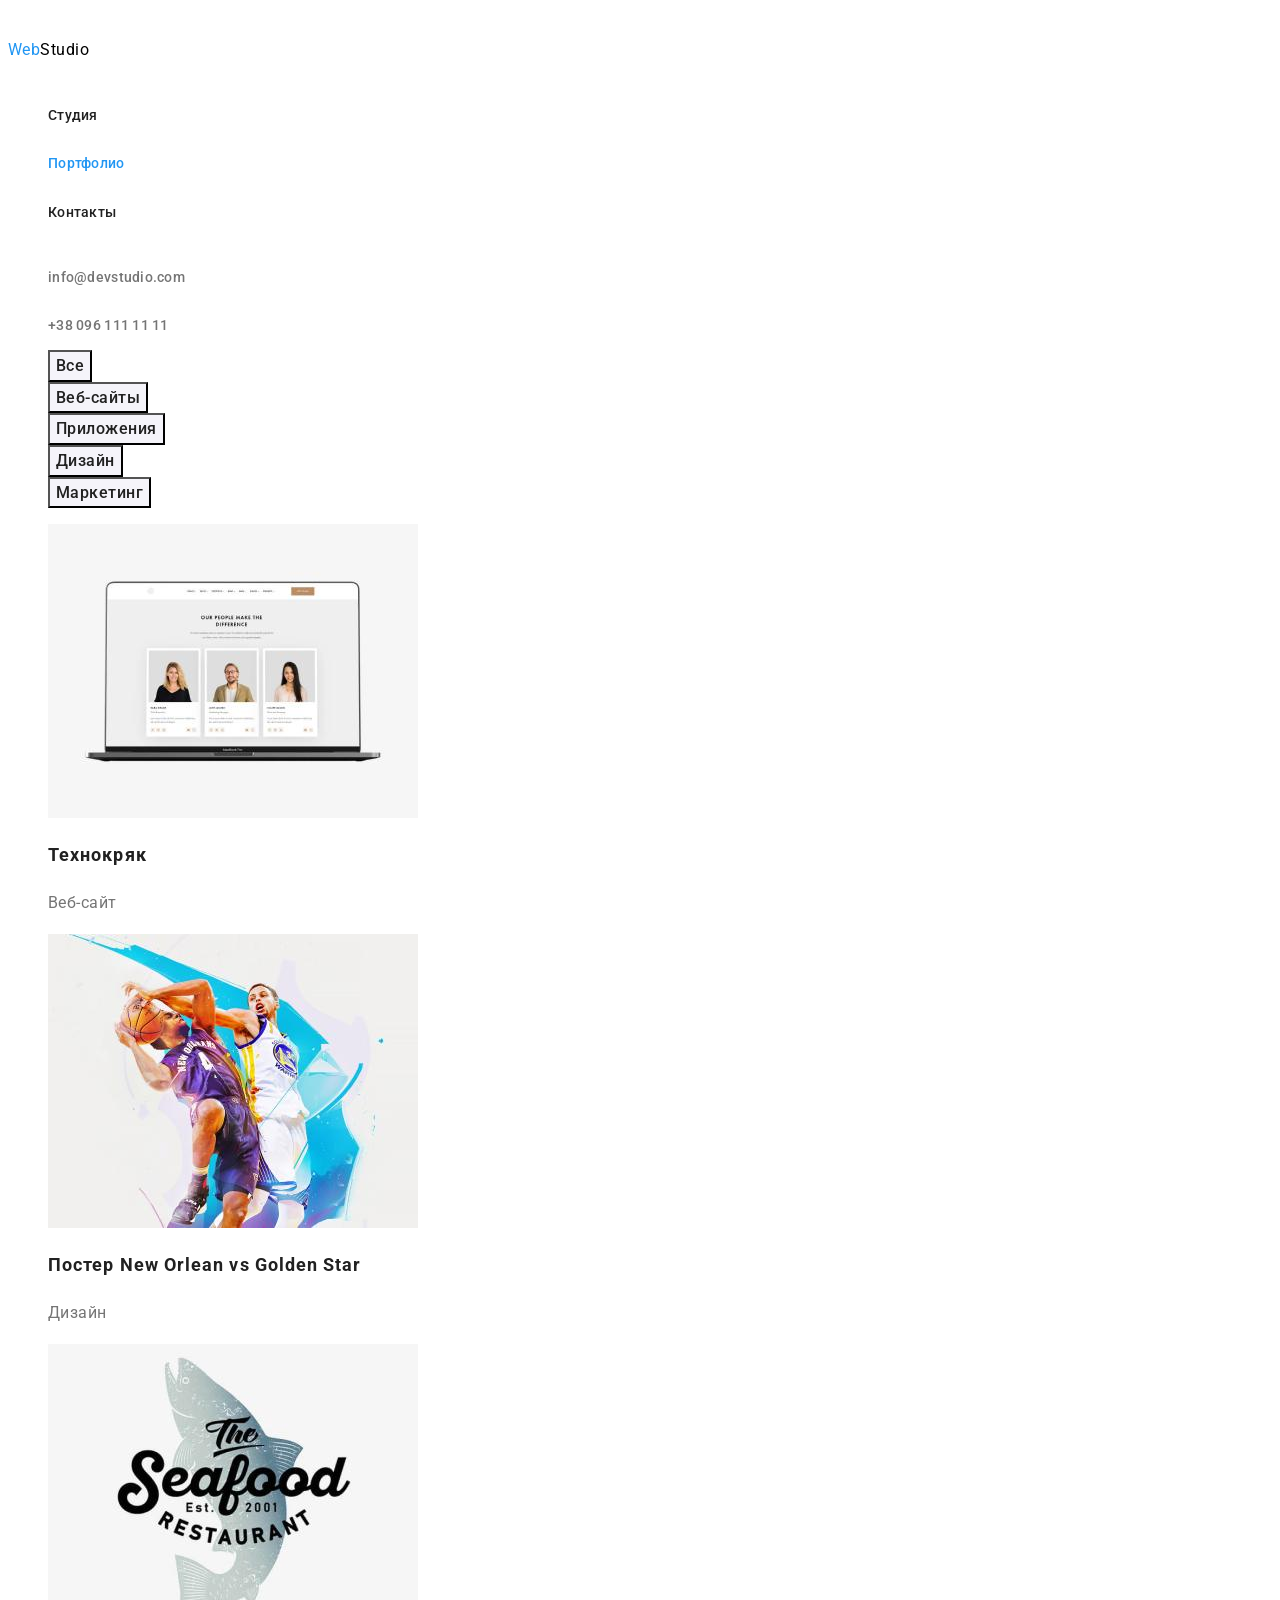
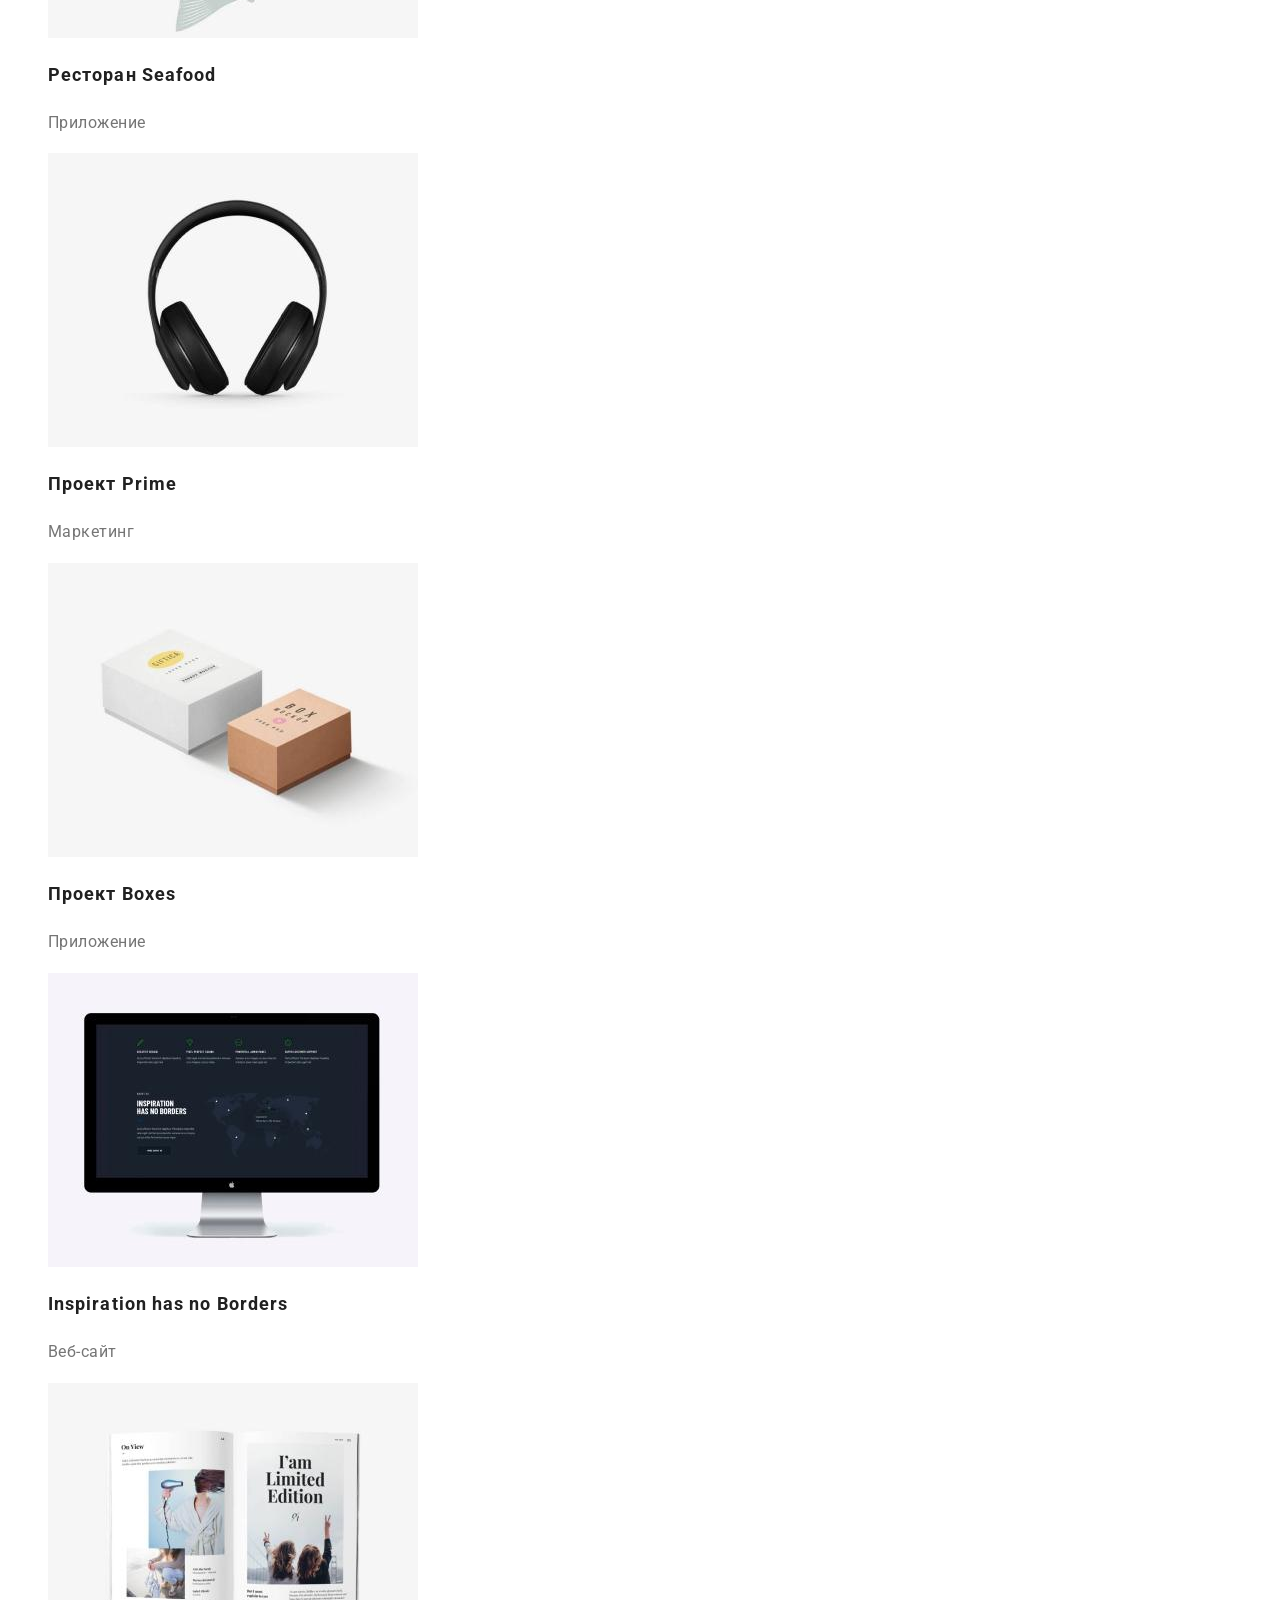
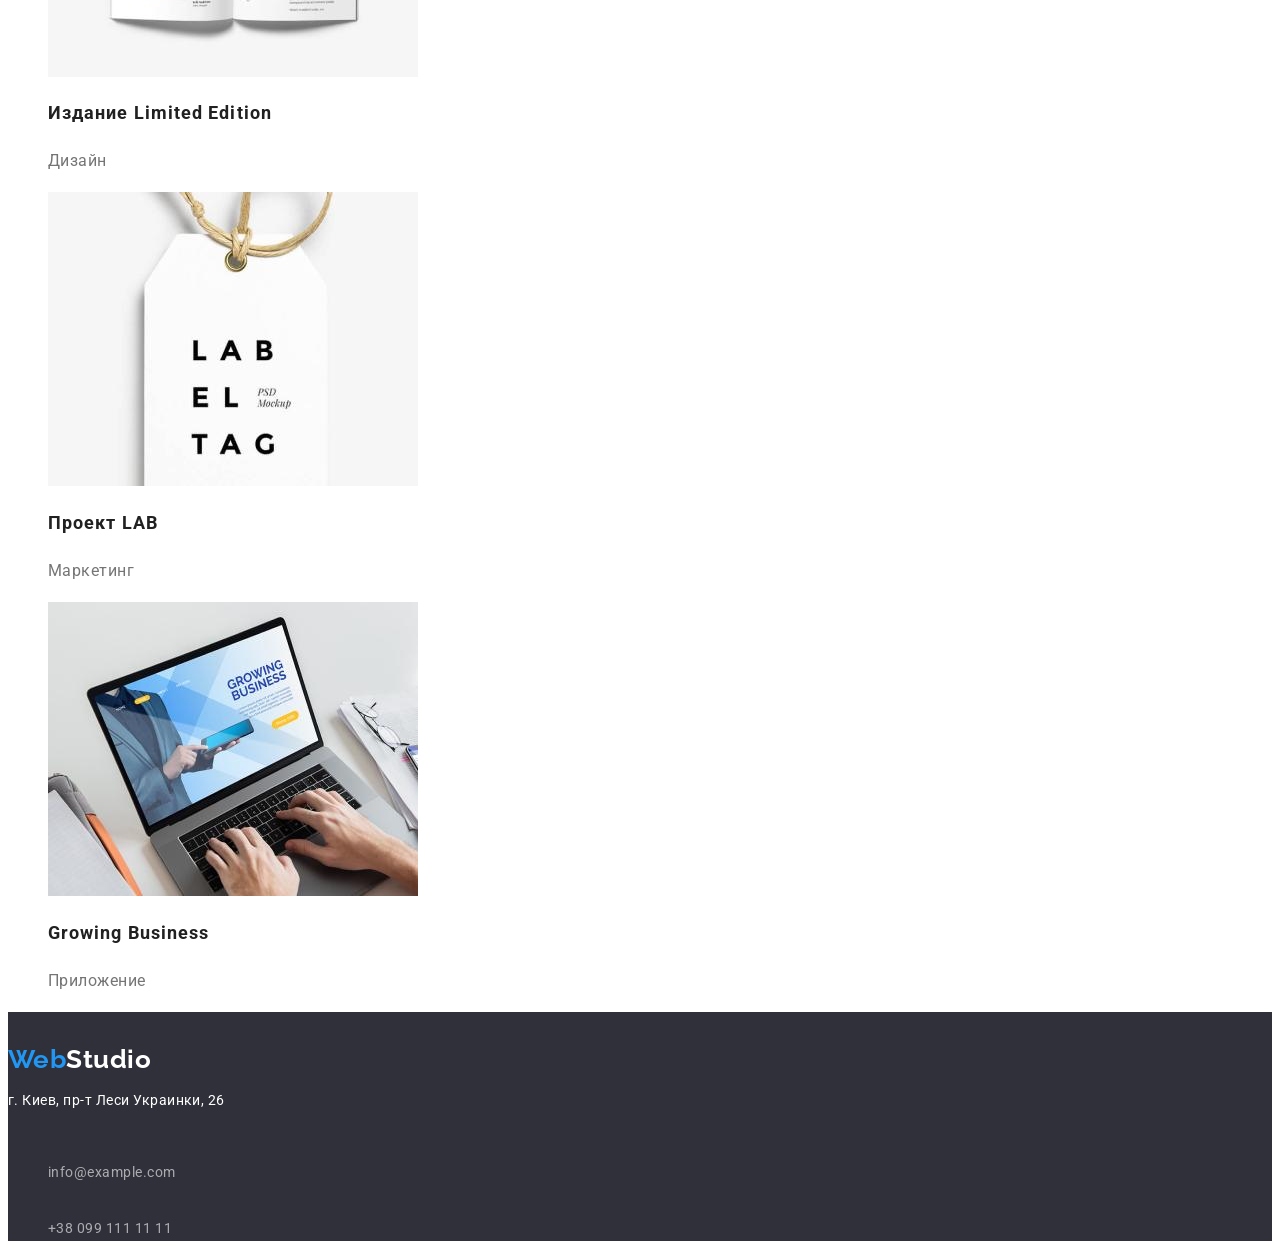
==== portfolio.html @ 89b2e543 "add-block(nav-hero)" ====
<!DOCTYPE html>
<html lang="ru">

<head>
    <meta charset="UTF-8">
    <meta http-equiv="X-UA-Compatible" content="IE=edge">
    <meta name="viewport" content="width=device-width, initial-scale=1.0">
    <title>Document</title>
    <link rel="preconnect" href="https://fonts.googleapis.com">
    <link rel="preconnect" href="https://fonts.gstatic.com" crossorigin>
    <link rel="preconnect" href="https://fonts.googleapis.com">
    <link rel="preconnect" href="https://fonts.gstatic.com" crossorigin>
    <link href="https://fonts.googleapis.com/css2?family=Raleway:wght@700&family=Roboto:wght@400;500;700;900&display=swap"
    rel="stylesheet">
    <link rel="stylesheet" href="./css/styles.css">
</head>

<body>
    <!--Верхняя линия-->
    <header>
        <nav class="header-nav">
            <a href="" class="href"><span class="web-logo">Web</span><span class="studio-logo">Studio</span> </a>
            <ul class="list">
                <li><a href="./index.html" class="link href ">Студия</a></li>
                <li><a href="./portfolio.html" class="link current href">Портфолио</a></li>
                <li><a href="" class="link href">Контакты</a></li>
            </ul>
        </nav>
        <ul class="header-contacts list">
            <li> <a class="href" href="mailto:info@devstudio.com" >info@devstudio.com</a></li>
            <li> <a class="href" href="tel:+38-096-111-11-11">+38 096 111 11 11</a></li>
        </ul>
    </header>
    <main>
        <!--Фильтр  -->
        <ul class="list">
            <li><button type="button" class="btn-portfolio">Все</button></li>
            <li><button type="button" class="btn-portfolio">Веб-сайты</button></li>
            <li><button type="button" class="btn-portfolio">Приложения</button></li>
            <li><button type="button" class="btn-portfolio">Дизайн</button></li>
            <li><button type="button" class="btn-portfolio">Маркетинг</button></li>
        </ul>
        <section>
            <h1 style="display:none">Заголовок</h1>
            <ul>
                <li class="list">
                    <img src="./images/portfolio/project1.jpg" alt="photo project" width="370">
                    <h2 class="portfolio">Технокряк</h2>
                    <p class="portfolio-text">Веб-сайт</p>
                </li>
                <li class="list">
                    <img src="./images/portfolio/project2.jpg" alt="photo project" width="370">
                    <h2 class="portfolio">Постер New Orlean vs Golden Star</h2>
                    <p class="portfolio-text">Дизайн</p>
                </li>
                <li class="list">
                    <img src="./images/portfolio/project3.jpg" alt="photo project" width="370">
                    <h2 class="portfolio">Ресторан Seafood</h2>
                    <p class="portfolio-text">Приложение</p>
                </li>
                <li class="list">
                    <img src="./images/portfolio/project4.jpg" alt="photo project" width="370">
                    <h2 class="portfolio">Проект Prime</h2>
                    <p class="portfolio-text">Маркетинг</p>
                </li>
                <li class="list">
                    <img src="./images/portfolio/project5.jpg" alt="photo project" width="370">
                    <h2 class="portfolio">Проект Boxes</h2>
                    <p class="portfolio-text">Приложение</p>
                </li>
                <li class="list">
                    <img src="./images/portfolio/project6.jpg" alt="photo project" width="370">
                    <h2 class="portfolio">Inspiration has no Borders</h2>
                    <p class="portfolio-text">Веб-сайт</p>
               </li>
                <li class="list">
                    <img src="./images/portfolio/project7.jpg" alt="photo project" width="370">
                    <h2 class="portfolio">Издание Limited Edition</h2>
                    <p class="portfolio-text">Дизайн</p>
                </li>
                <li class="list">
                    <img src="./images/portfolio/project8.jpg" alt="photo project" width="370">
                    <h2 class="portfolio">Проект LAB</h2>
                    <p class="portfolio-text">Маркетинг</p>
                </li>
                <li class="list">
                    <img src="./images/portfolio/project9.jpg" alt="photo project" width="370">
                    <h2 class="portfolio">Growing Business</h2>
                    <p class="portfolio-text">Приложение</p>
                </li>
            </ul>
           
        </section>
    

    </main>
        <!--Подвал-->
    <footer class="footer">
        <div>
            <a href="" class="href logo"><span class="web-logo">Web</span><span class="studio-footer">Studio</span> </a>
            <address>
                <p class="footer-adres">г. Киев, пр-т Леси Украинки, 26</p>
                <ul class="footer-contacts list">
                    <li><a class="href" href="info@example.com">info@example.com</a> </li>
                    <li><a class="href" href="+38-099-111-11-11">+38 099 111 11 11</a> </li>
                </ul>
            </address>
    
        </div>
    </footer>
</body>

</html>
---- css/styles.css ----
:root {
    --primory-text-color:rgba(117, 117, 117, 1);
    --title-text-color:#212121;
    --accent-color:#2196F3;
    --bcg-color: #2F303A;
    --section-text-color :#FFFFFF;
    --background-fon-color :#F5F4FA;
}
body {
    color: var(--primory-text-color);
    font-family: Roboto, sans-serif;
    letter-spacing:0.03em ;
}

.list {
    list-style: none;
}
.href {
    display: block;
    text-decoration :none;

    padding-top:32px;
     
}

/* Активная страница */
.header-nav .link.current {
    color:var(--accent-color);
    font-weight: 500;
    font-size: 14px;
    line-height:1.14;
    letter-spacing: 0.02em;
}

/* Убираем заголовок */
.is-hidden {
    visibility: hidden;
    pointer-events: none;
    position: absolute;
}

/* Верхняя линия */
.header-nav {
    background-color:#FFFFFF;
}

.web-logo {
    color:var(--accent-color);
}

.studio-logo {
    color: #000000;
}
.logo {
    display: block;
    font-family: Raleway,
    sans-serif;
    font-weight: 700;
    font-size: 26px;
    line-height:1.20;

    padding-top: 32px;

}
.studio-footer {
    color:#FFFFFF;
}

.header-nav .link {
    color:var(--title-text-color);
    font-weight: 500;
    font-size: 14px;
    line-height:1.2;
    letter-spacing: 0.02em;
    
}
.header-nav .link:hover,
.header-nav .link:focus {
    color:var(--accent-color) ;
}

.header-contacts a {
    color: #757575;
    font-weight: 500;
    font-size: 14px;
    line-height:1.2;
    letter-spacing: 0.02em;
    }

.header-contacts a:hover,
.header-contacts a:focus {
    color:var(--accent-color);
}

/* Шапка */

.hero {
    background-color: var(--bcg-color);
    outline:2px solid tomato;
 }
.hero-text {
    margin-top: 0;
    margin-bottom: 0;
    color:var(--section-text-color);
    font-weight: 900;
    font-size: 44px;
    line-height:1.36;
    text-align: center;
    letter-spacing: 0.06em;
    text-transform: uppercase;

    
}
/* button */
.button-color {
    display: block;
    margin-right: auto;
    margin-left: auto;

    color:var(--section-text-color);
    background-color: var(--accent-color);

    font-family: inherit;
    font-weight: 700;
    font-size: 16px;
    line-height:1.8;
    align-items: center;
    text-align: center;
    letter-spacing: 0.06em;
    cursor: pointer;

    border-radius: 4px;
    padding: 10px 32px;
    min-width: 200px;

    
    
}

.button-color:hover,
.button-color:focus {
    background-color: rgba(24, 140, 232, 1);
}


/* Особенности */
.section h3 {
    color: var(--title-text-color);
    font-weight: 700;
    font-size: 14px;
    line-height:1.14;
    text-transform: uppercase;
}

.section p {
    font-weight: 400;
    font-size: 14px;
    line-height:1.71;
} 

/* Чем мы занимаемся */
.section-work h2 {
    color: var(--title-text-color);
    font-weight: 700;
    font-size: 36px;
    line-height:1.16;
    text-align: center;
}

/* Наша команда */
.section-developers {
    background-color:var(--background-fon-color) ;
}
.developers-team {
    color: var(--title-text-color);

    font-weight: 700;
    font-size: 36px;
    line-height:1.16;
    text-align: center;
}

.section-developers h2 {
    color: var(--title-text-color);
    font-weight: 700;
    font-size: 36px;
    line-height:1.16;
    text-align: center;
}
.developers > h3 {
    color: var(--title-text-color);
    font-weight: 500;
    font-size: 16px;
    line-height: 1.18;
}

.developers p {
    font-weight: 400;
    font-size: 16px;
    line-height:1.18px;
}

/* Подвал */
.footer {
    background-color:var(--bcg-color);

}

.footer-adres {
    color:var(--section-text-color);
    font-weight: 400;
    font-size: 14px;
    line-height:1.71;
}

.footer-contacts a {
    color:rgba(255, 255, 255, 0.6) ;
    font-weight: 400;
    font-size: 14px;
    line-height:1.71;
}

.footer-contacts a:hover,
.footer-contacts a:focus {
    color:var(--section-text-color);
}

address {
    font-style: normal;
}

/* Portfolio-css */
/* Фильтр */
:root{
    --text-color-btn :rgba(33, 33, 33, 1);
    --background-color-btn :rgba(245, 244, 250, 1);
}

.btn-portfolio {
    color: var(--text-color-btn);
    background-color: var(--background-color-btn);
    font-family:inherit;
    font-weight: 500;
    font-size: 16px;
    line-height:1.6;
    text-align: center;
    letter-spacing: 0.03em;
    cursor: pointer;
}
.btn-portfolio:hover,
.btn-portfolio:focus
  {
background-color: var(--accent-color);
}

.portfolio {
    color: var(--title-text-color);
    font-weight: 700;
    font-size: 18px;
    line-height:2;
    letter-spacing: 0.06em;
}
.portfolio-text {
    color: var(--primory-text-color);
    font-weight: 400;
    font-size: 16px;
    line-height:1.8;
}

/* Блоковая модель */
.container {
    width: 1200px;
    margin-left: auto;
    margin-right: auto;
    padding: 15px;
    outline: 2px solid tomato;
}

.container-hero {
    width: 1200px;
    height: 600px;
    margin-left: auto;  
    margin-right: auto;
}
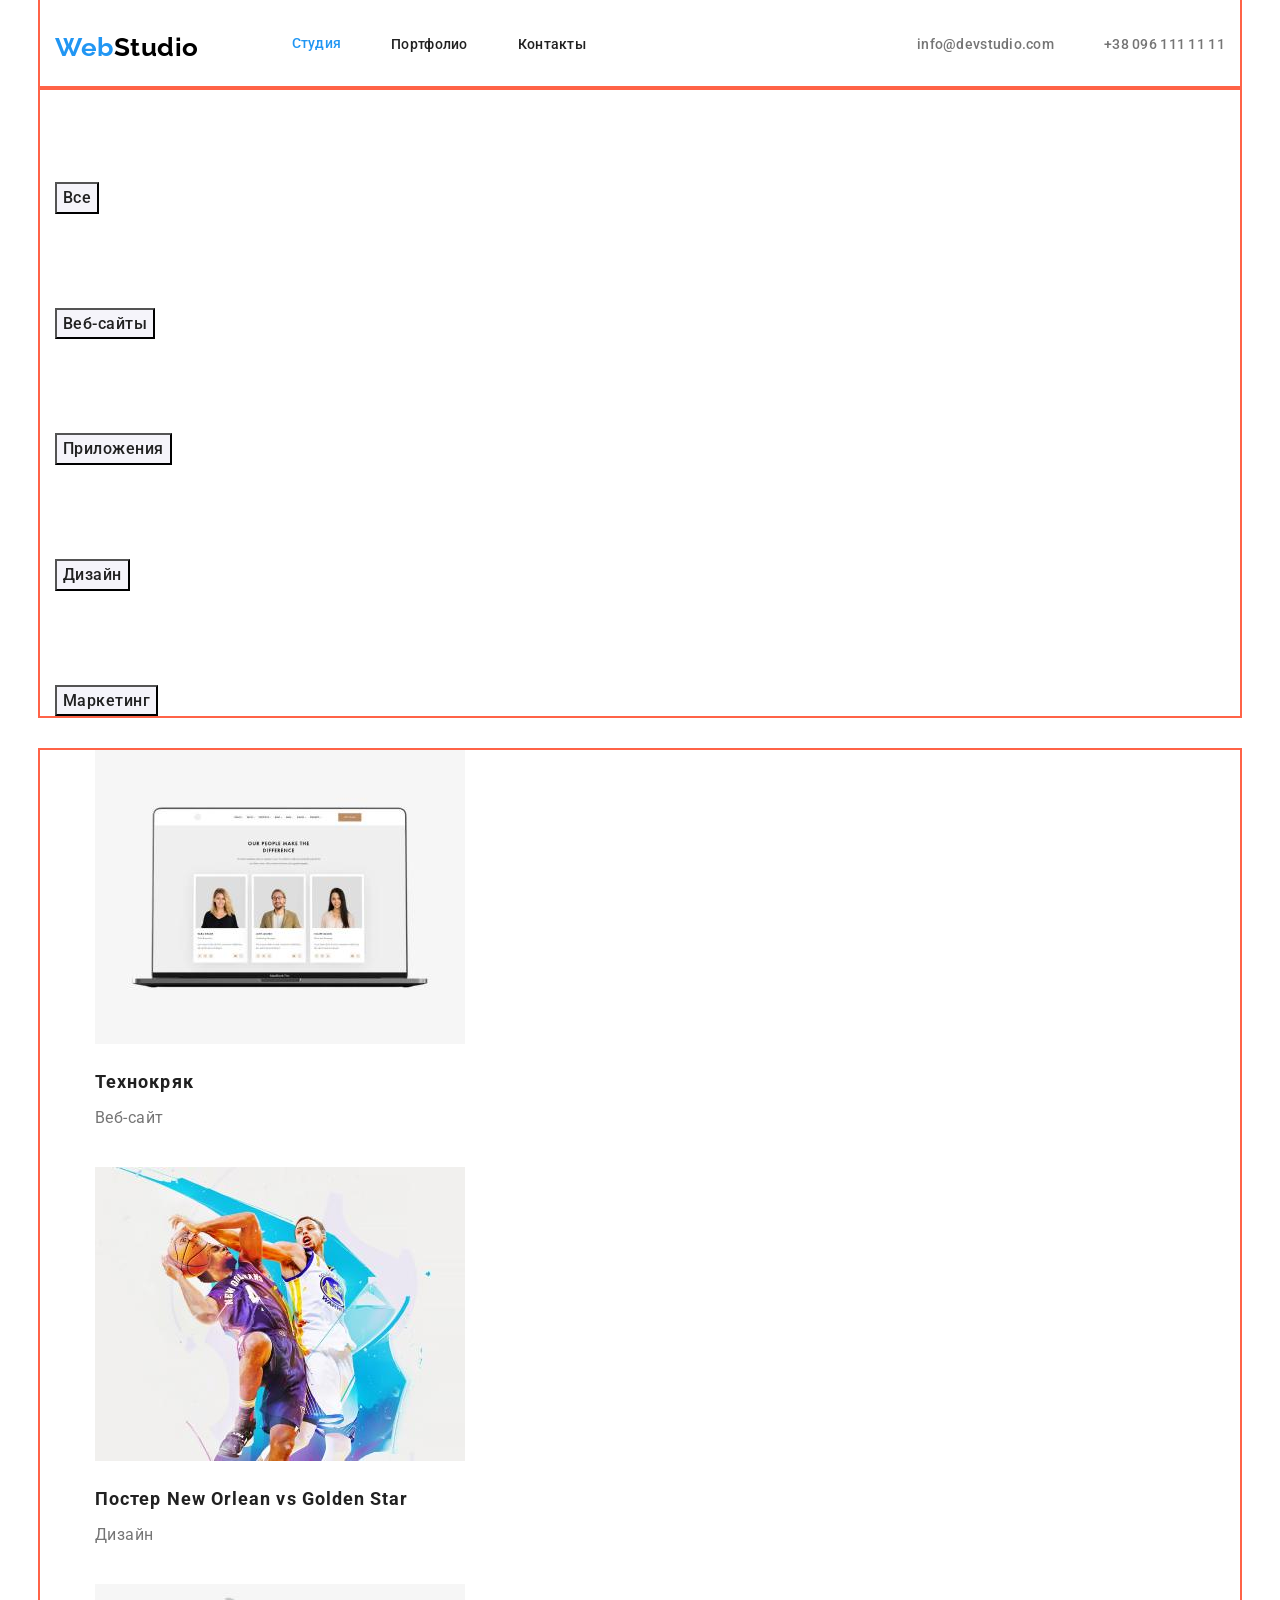
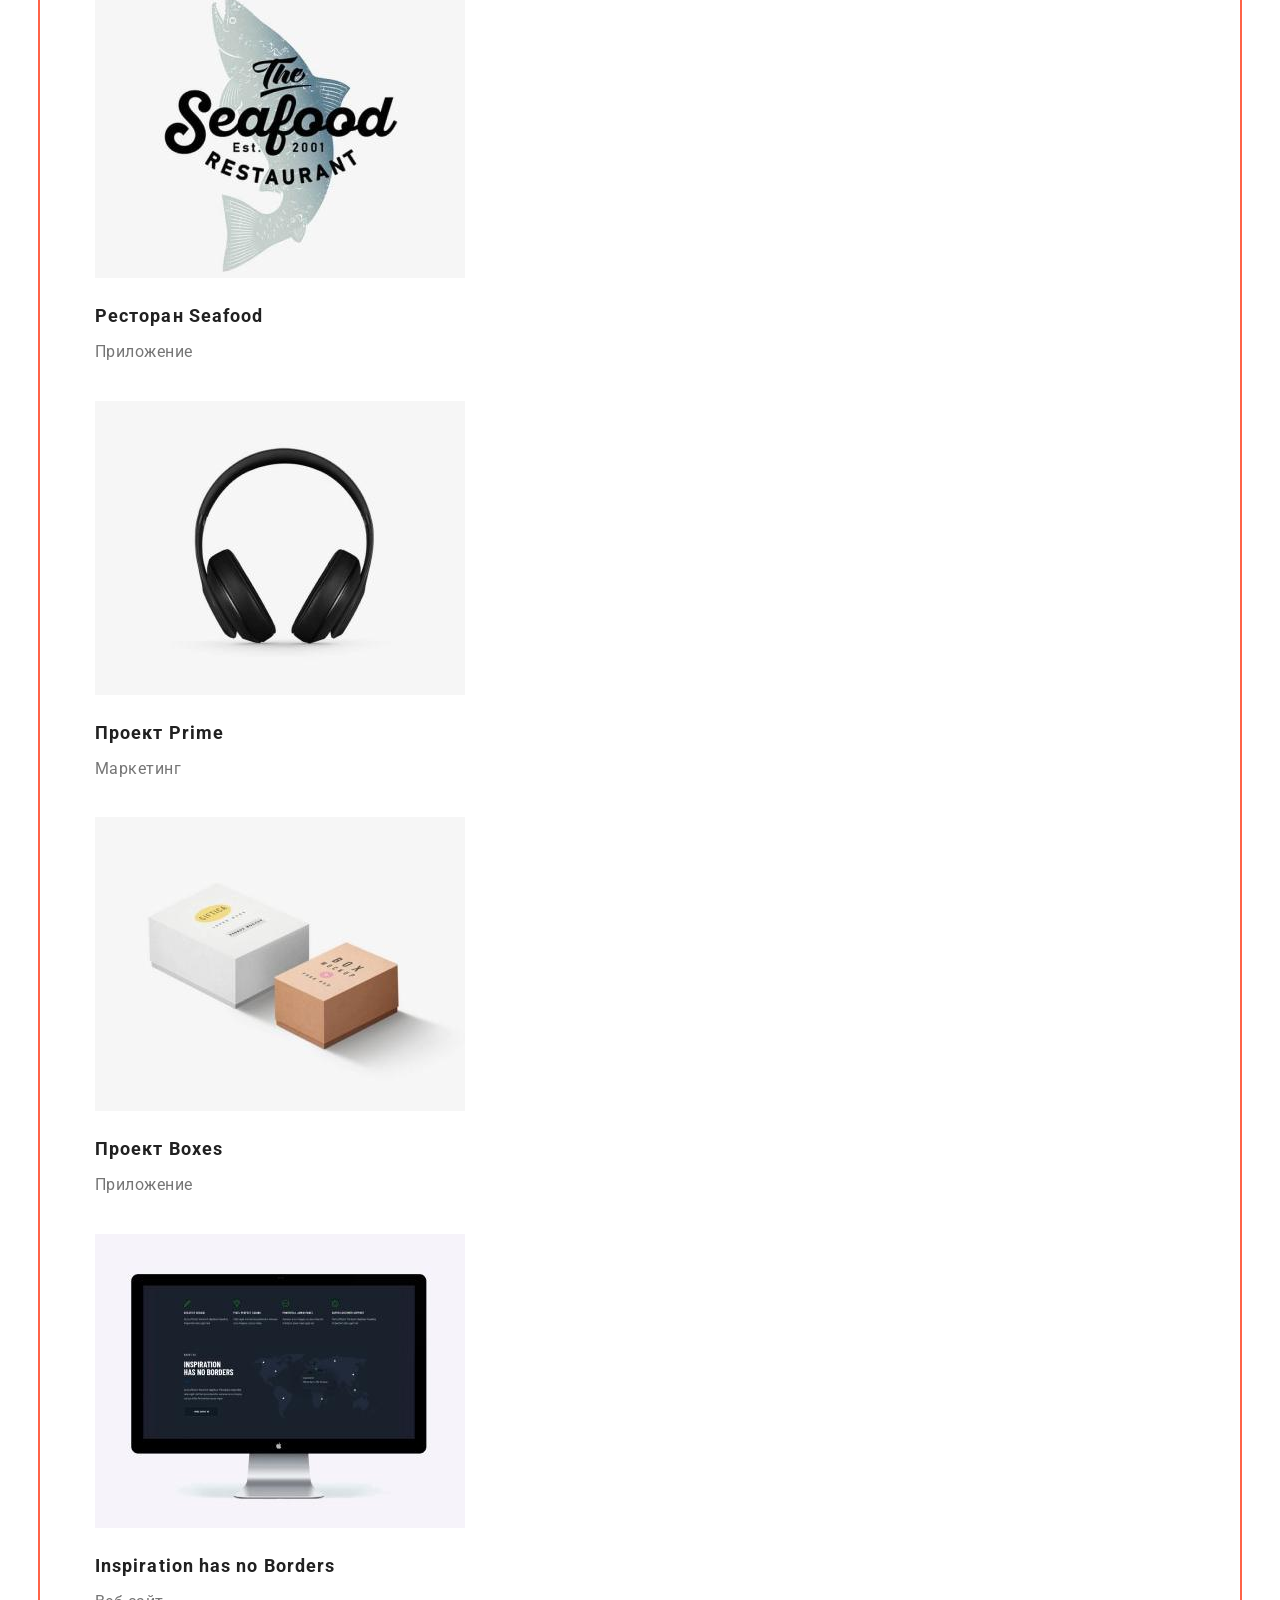
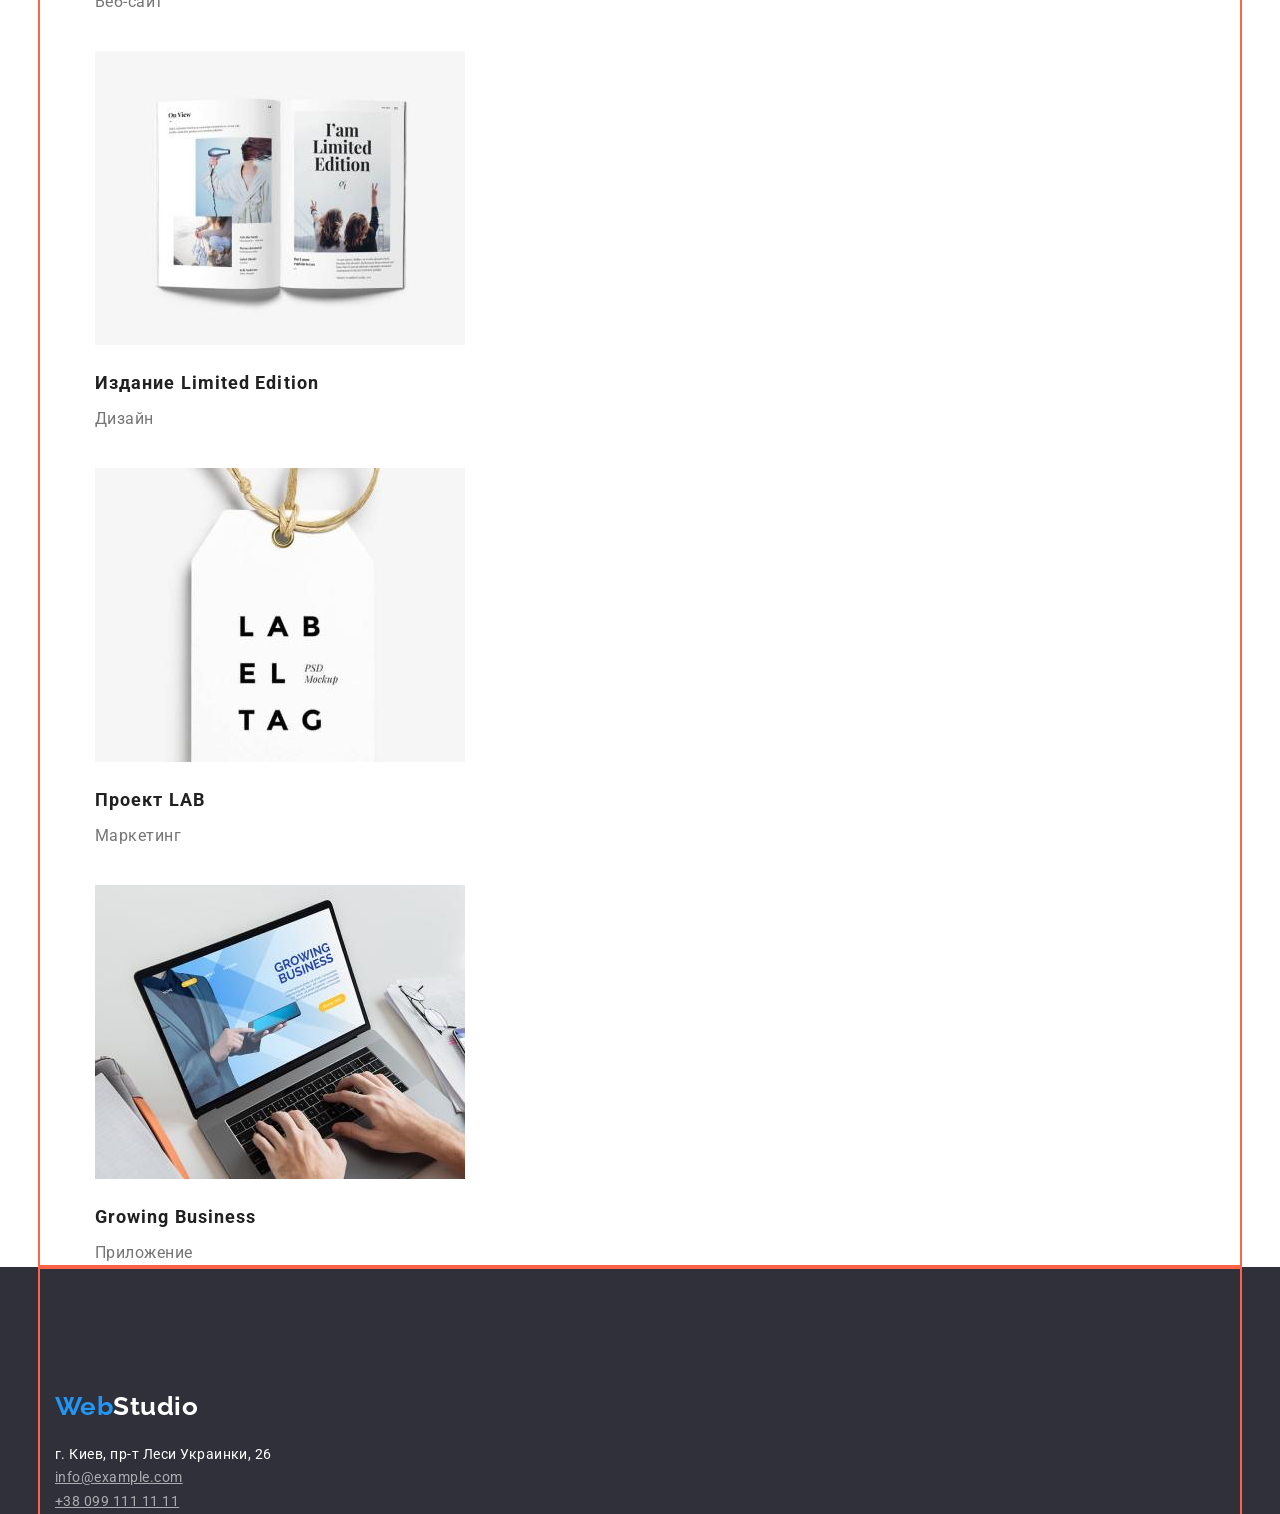
==== commit 384a658c: "Add-margin-flexbox" ====
--- a/portfolio.html
+++ b/portfolio.html
@@ -12,27 +12,31 @@
     <link rel="preconnect" href="https://fonts.gstatic.com" crossorigin>
     <link href="https://fonts.googleapis.com/css2?family=Raleway:wght@700&family=Roboto:wght@400;500;700;900&display=swap"
     rel="stylesheet">
+    <link rel="stylesheet" href="https://cdnjs.cloudflare.com/ajax/libs/modern-normalize/1.1.0/modern-normalize.min.css">
     <link rel="stylesheet" href="./css/styles.css">
 </head>
 
 <body>
     <!--Верхняя линия-->
     <header>
-        <nav class="header-nav">
-            <a href="" class="href"><span class="web-logo">Web</span><span class="studio-logo">Studio</span> </a>
-            <ul class="list">
-                <li><a href="./index.html" class="link href ">Студия</a></li>
-                <li><a href="./portfolio.html" class="link current href">Портфолио</a></li>
-                <li><a href="" class="link href">Контакты</a></li>
+        <div class="container flex-header">
+            <nav class="header-nav flex-header">
+                <a href="" class="href logo"><span class="web-logo">Web</span><span class="studio-logo">Studio</span> </a>
+                <ul class="list list-nav">
+                    <li class="nav-list"><a href="./index.html" class="link current href">Студия</a></li>
+                    <li class="nav-list"><a href="./portfolio.html" class="link href">Портфолио</a></li>
+                    <li class="nav-list"><a href="" class="link href">Контакты</a></li>
+                </ul>
+            </nav>
+            <ul class="header-contacts list">
+                <li class="nav-list"> <a class="href " href="mailto:info@devstudio.com">info@devstudio.com</a></li>
+                <li class="nav-list"> <a class="href" href="tel:+38-096-111-11-11">+38 096 111 11 11</a></li>
             </ul>
-        </nav>
-        <ul class="header-contacts list">
-            <li> <a class="href" href="mailto:info@devstudio.com" >info@devstudio.com</a></li>
-            <li> <a class="href" href="tel:+38-096-111-11-11">+38 096 111 11 11</a></li>
-        </ul>
+        </div>
     </header>
     <main>
         <!--Фильтр  -->
+        <div class="container">
         <ul class="list">
             <li><button type="button" class="btn-portfolio">Все</button></li>
             <li><button type="button" class="btn-portfolio">Веб-сайты</button></li>
@@ -40,74 +44,77 @@
             <li><button type="button" class="btn-portfolio">Дизайн</button></li>
             <li><button type="button" class="btn-portfolio">Маркетинг</button></li>
         </ul>
+        </div>
+        
         <section>
+            <div class="container">
             <h1 style="display:none">Заголовок</h1>
             <ul>
                 <li class="list">
-                    <img src="./images/portfolio/project1.jpg" alt="photo project" width="370">
+                    <img class="portfolio-img" src="./images/portfolio/project1.jpg" alt="photo project" width="370">
                     <h2 class="portfolio">Технокряк</h2>
                     <p class="portfolio-text">Веб-сайт</p>
                 </li>
                 <li class="list">
-                    <img src="./images/portfolio/project2.jpg" alt="photo project" width="370">
+                    <img class="portfolio-img" src="./images/portfolio/project2.jpg" alt="photo project" width="370">
                     <h2 class="portfolio">Постер New Orlean vs Golden Star</h2>
                     <p class="portfolio-text">Дизайн</p>
                 </li>
                 <li class="list">
-                    <img src="./images/portfolio/project3.jpg" alt="photo project" width="370">
+                    <img class="portfolio-img" src="./images/portfolio/project3.jpg" alt="photo project" width="370">
                     <h2 class="portfolio">Ресторан Seafood</h2>
                     <p class="portfolio-text">Приложение</p>
                 </li>
                 <li class="list">
-                    <img src="./images/portfolio/project4.jpg" alt="photo project" width="370">
+                    <img class="portfolio-img" src="./images/portfolio/project4.jpg" alt="photo project" width="370">
                     <h2 class="portfolio">Проект Prime</h2>
                     <p class="portfolio-text">Маркетинг</p>
                 </li>
                 <li class="list">
-                    <img src="./images/portfolio/project5.jpg" alt="photo project" width="370">
+                    <img class="portfolio-img" src="./images/portfolio/project5.jpg" alt="photo project" width="370">
                     <h2 class="portfolio">Проект Boxes</h2>
                     <p class="portfolio-text">Приложение</p>
                 </li>
                 <li class="list">
-                    <img src="./images/portfolio/project6.jpg" alt="photo project" width="370">
+                    <img class="portfolio-img" src="./images/portfolio/project6.jpg" alt="photo project" width="370">
                     <h2 class="portfolio">Inspiration has no Borders</h2>
                     <p class="portfolio-text">Веб-сайт</p>
                </li>
                 <li class="list">
-                    <img src="./images/portfolio/project7.jpg" alt="photo project" width="370">
+                    <img class="portfolio-img" src="./images/portfolio/project7.jpg" alt="photo project" width="370">
                     <h2 class="portfolio">Издание Limited Edition</h2>
                     <p class="portfolio-text">Дизайн</p>
                 </li>
                 <li class="list">
-                    <img src="./images/portfolio/project8.jpg" alt="photo project" width="370">
+                    <img class="portfolio-img" src="./images/portfolio/project8.jpg" alt="photo project" width="370">
                     <h2 class="portfolio">Проект LAB</h2>
                     <p class="portfolio-text">Маркетинг</p>
                 </li>
                 <li class="list">
-                    <img src="./images/portfolio/project9.jpg" alt="photo project" width="370">
+                    <img class="portfolio-img" src="./images/portfolio/project9.jpg" alt="photo project" width="370">
                     <h2 class="portfolio">Growing Business</h2>
                     <p class="portfolio-text">Приложение</p>
                 </li>
             </ul>
-           
+        </div>
         </section>
-    
+        
 
     </main>
         <!--Подвал-->
-    <footer class="footer">
-        <div>
-            <a href="" class="href logo"><span class="web-logo">Web</span><span class="studio-footer">Studio</span> </a>
-            <address>
-                <p class="footer-adres">г. Киев, пр-т Леси Украинки, 26</p>
-                <ul class="footer-contacts list">
-                    <li><a class="href" href="info@example.com">info@example.com</a> </li>
-                    <li><a class="href" href="+38-099-111-11-11">+38 099 111 11 11</a> </li>
-                </ul>
-            </address>
-    
-        </div>
-    </footer>
+<footer class="footer">
+    <div class="container">
+        <a href="" class="href logo-footer"><span class="web-logo">Web</span><span class="studio-footer">Studio</span>
+        </a>
+        <address>
+            <p class="footer-adres">г. Киев, пр-т Леси Украинки, 26</p>
+            <ul class="footer-contacts list">
+                <li><a class="footer-href" href="info@example.com">info@example.com</a> </li>
+                <li><a class="footer-href" href="+38-099-111-11-11">+38 099 111 11 11</a> </li>
+            </ul>
+        </address>
+    </div>
+</footer>
 </body>
 
 </html>
--- a/css/styles.css
+++ b/css/styles.css
@@ -14,6 +14,8 @@
 
 .list {
     list-style: none;
+    padding: 0;
+    margin: 0;
 }
 .href {
     display: block;
@@ -21,6 +23,22 @@
 
     padding-top:32px;
      
+}
+ul {
+    margin: 0;
+}
+
+img {
+    display: block;
+}
+
+/* Блоковая модель */
+.container {
+    width: 1200px;
+    margin-left: auto;
+    margin-right: auto;
+    padding: 0 15px;
+    outline: 2px solid tomato;
 }
 
 /* Активная страница */
@@ -60,18 +78,67 @@
     line-height:1.20;
 
     padding-top: 32px;
-
-}
+    padding-bottom: 25px;
+}
+
+.logo-footer {
+    display: block;
+    padding-top:124px;
+
+    font-family: Raleway,
+    sans-serif;
+    font-weight: 700;
+    font-size: 26px;
+    line-height:1.20;
+    
+    
+    
+
+}
+
 .studio-footer {
     color:#FFFFFF;
 }
-
+/* FlexBox-header */
+.list-nav {
+    display: flex;
+}
+.list-nav .nav-list {
+    
+}
+
+.list-nav .nav-list {
+    margin-left: 50px;
+}
+.list-nav .nav-list:first-child {
+    margin-left: 93px;
+}
+.header-contacts {
+    display: flex;
+}
+.header-contacts .nav-list:first-child {
+margin-left: 331px;
+margin-right: 50px;
+} 
+
+.flex-header  {
+    display: flex;
+    align-items: center;
+    justify-content: center;
+}
+
+
+
+
+/* ---------------------------------------------------------- */
 .header-nav .link {
+    display:block;
     color:var(--title-text-color);
     font-weight: 500;
     font-size: 14px;
     line-height:1.2;
     letter-spacing: 0.02em;
+    padding-bottom: 32px;
     
 }
 .header-nav .link:hover,
@@ -80,11 +147,13 @@
 }
 
 .header-contacts a {
+    display: block;
     color: #757575;
     font-weight: 500;
     font-size: 14px;
     line-height:1.2;
     letter-spacing: 0.02em;
+    padding-bottom: 32px;
     }
 
 .header-contacts a:hover,
@@ -96,11 +165,11 @@
 
 .hero {
     background-color: var(--bcg-color);
-    outline:2px solid tomato;
- }
+    height: 600px;
+     }
 .hero-text {
-    margin-top: 0;
-    margin-bottom: 0;
+    padding-top: 200px;
+    padding-bottom: 0;
     color:var(--section-text-color);
     font-weight: 900;
     font-size: 44px;
@@ -108,7 +177,8 @@
     text-align: center;
     letter-spacing: 0.06em;
     text-transform: uppercase;
-
+   margin: auto;
+    max-width: 696px;
     
 }
 /* button */
@@ -116,6 +186,8 @@
     display: block;
     margin-right: auto;
     margin-left: auto;
+    margin-top: 30px;
+    
 
     color:var(--section-text-color);
     background-color: var(--accent-color);
@@ -150,12 +222,17 @@
     font-size: 14px;
     line-height:1.14;
     text-transform: uppercase;
+    padding-top: 94px;
+    padding-bottom: 0;
+    margin: 0;
 }
 
 .section p {
     font-weight: 400;
     font-size: 14px;
     line-height:1.71;
+    margin-top: 10;
+    margin-bottom: 0;
 } 
 
 /* Чем мы занимаемся */
@@ -165,6 +242,13 @@
     font-size: 36px;
     line-height:1.16;
     text-align: center;
+
+    margin : 0;
+    padding-top: 94px;
+}
+
+.we-work {
+    margin-top:50px ;
 }
 
 /* Наша команда */
@@ -186,18 +270,29 @@
     font-size: 36px;
     line-height:1.16;
     text-align: center;
+
+    margin: 0;
+    padding-top: 188px;
 }
 .developers > h3 {
     color: var(--title-text-color);
     font-weight: 500;
     font-size: 16px;
     line-height: 1.18;
+    margin-top: 30px;
+    margin-bottom: 0;
 }
 
 .developers p {
     font-weight: 400;
     font-size: 16px;
     line-height:1.18px;
+    margin-top: 10px;
+    margin-bottom: 0;
+}
+.developers img {
+    margin-top: 50px;
+    margin-bottom:0;
 }
 
 /* Подвал */
@@ -211,13 +306,18 @@
     font-weight: 400;
     font-size: 14px;
     line-height:1.71;
-}
-
-.footer-contacts a {
-    color:rgba(255, 255, 255, 0.6) ;
+    margin-top: 20px;
+    margin-bottom: 0;
+}
+
+
+.footer-href {
+    color:rgba(255, 255, 255, 0.6);
     font-weight: 400;
     font-size: 14px;
     line-height:1.71;
+    margin-top: 9px;
+    margin-bottom:0;
 }
 
 .footer-contacts a:hover,
@@ -246,6 +346,9 @@
     text-align: center;
     letter-spacing: 0.03em;
     cursor: pointer;
+
+    margin-top: 94px;
+    margin-bottom: 0;
 }
 .btn-portfolio:hover,
 .btn-portfolio:focus
@@ -259,27 +362,25 @@
     font-size: 18px;
     line-height:2;
     letter-spacing: 0.06em;
+    margin-top: 20px;
+    margin-bottom: 0;
 }
 .portfolio-text {
     color: var(--primory-text-color);
     font-weight: 400;
     font-size: 16px;
     line-height:1.8;
-}
-
-/* Блоковая модель */
-.container {
-    width: 1200px;
-    margin-left: auto;
-    margin-right: auto;
-    padding: 15px;
-    outline: 2px solid tomato;
-}
-
-.container-hero {
-    width: 1200px;
-    height: 600px;
-    margin-left: auto;  
-    margin-right: auto;
-}
-
+    margin-top: 4px;
+    margin-bottom: 0;
+}
+
+.portfolio-img {
+    margin-top: 34px;
+    margin-bottom: 0;
+}
+
+
+.qwerty {
+    color: var(--accent-color);
+
+}
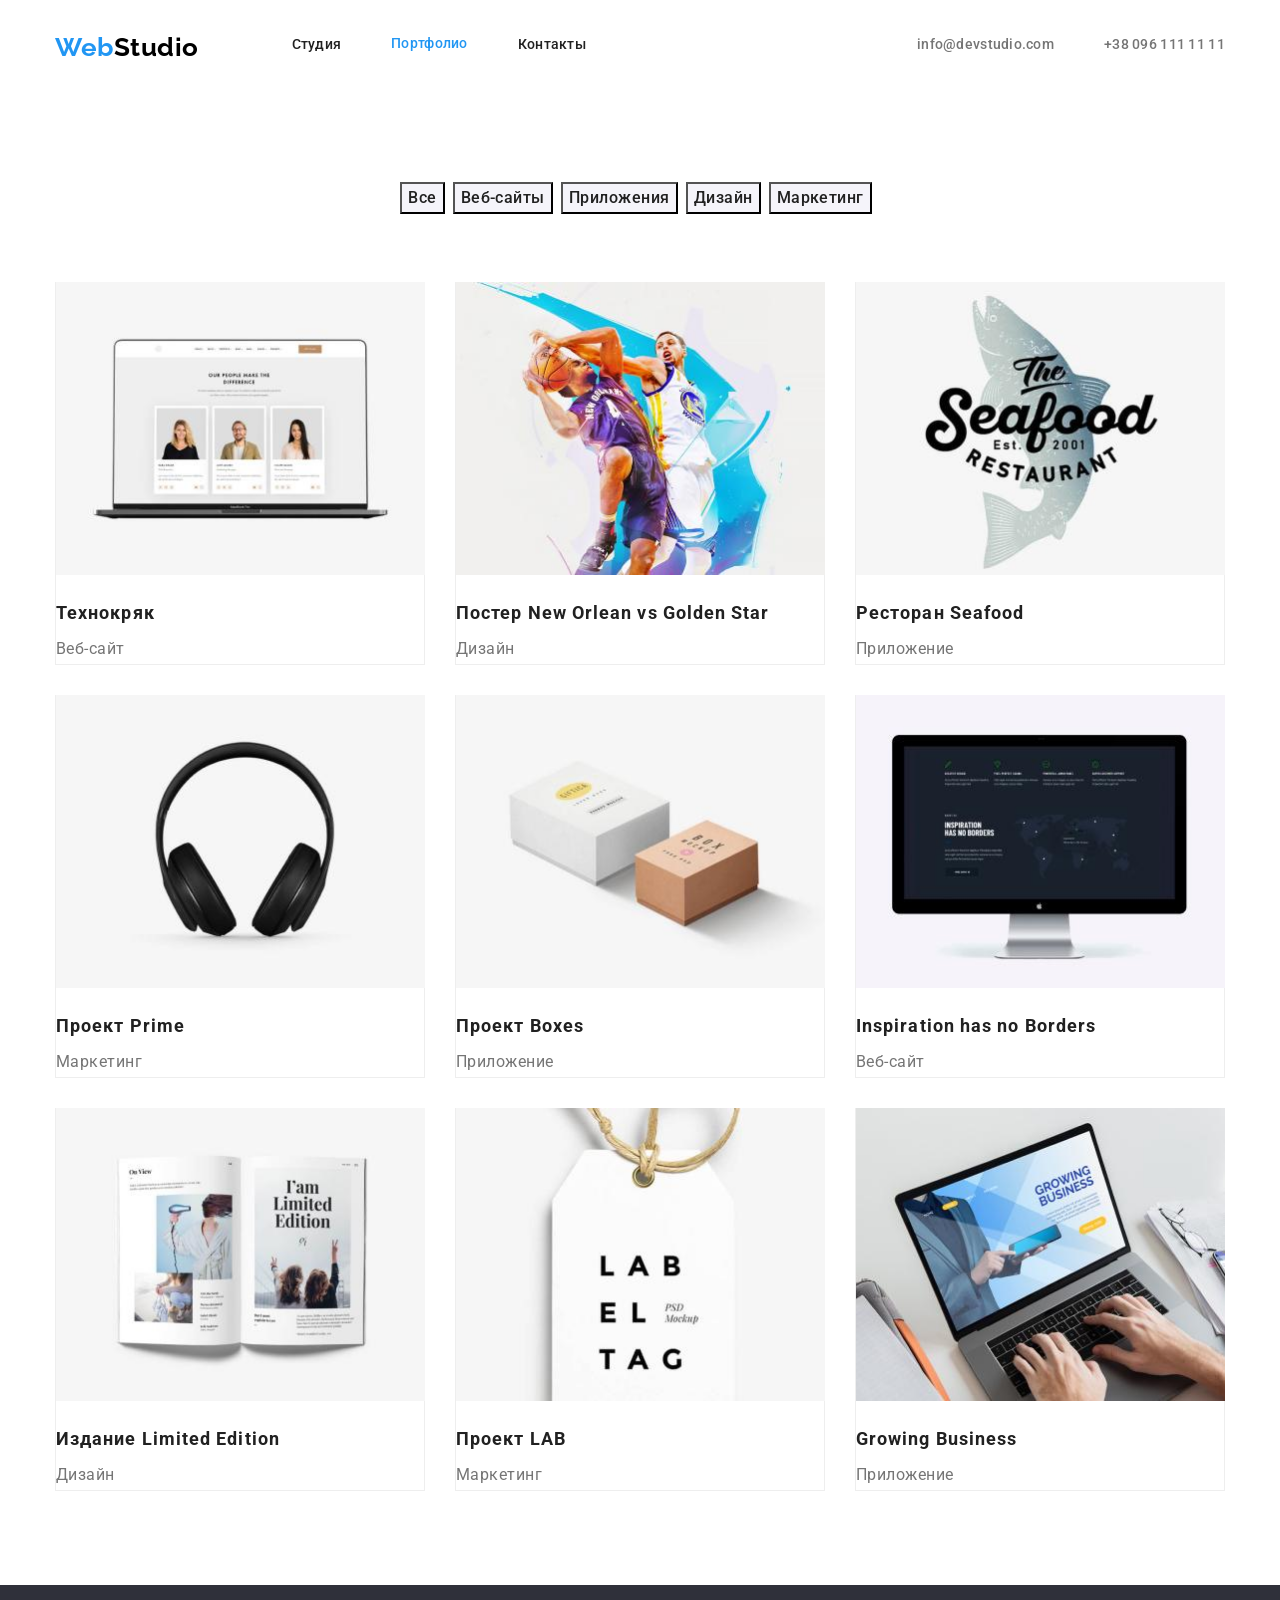
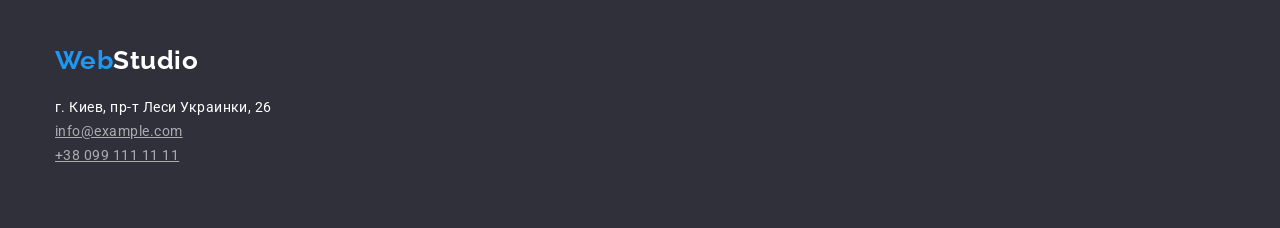
==== commit 90042798: "finish-hw3" ====
--- a/portfolio.html
+++ b/portfolio.html
@@ -23,8 +23,8 @@
             <nav class="header-nav flex-header">
                 <a href="" class="href logo"><span class="web-logo">Web</span><span class="studio-logo">Studio</span> </a>
                 <ul class="list list-nav">
-                    <li class="nav-list"><a href="./index.html" class="link current href">Студия</a></li>
-                    <li class="nav-list"><a href="./portfolio.html" class="link href">Портфолио</a></li>
+                    <li class="nav-list"><a href="./index.html" class="link href">Студия</a></li>
+                    <li class="nav-list"><a href="./portfolio.html" class="link href current">Портфолио</a></li>
                     <li class="nav-list"><a href="" class="link href">Контакты</a></li>
                 </ul>
             </nav>
@@ -37,61 +37,61 @@
     <main>
         <!--Фильтр  -->
         <div class="container">
-        <ul class="list">
-            <li><button type="button" class="btn-portfolio">Все</button></li>
-            <li><button type="button" class="btn-portfolio">Веб-сайты</button></li>
-            <li><button type="button" class="btn-portfolio">Приложения</button></li>
-            <li><button type="button" class="btn-portfolio">Дизайн</button></li>
-            <li><button type="button" class="btn-portfolio">Маркетинг</button></li>
+        <ul class="list flex-filtr">
+            <li class="filtr-element"><button type="button" class="btn-portfolio">Все</button></li>
+            <li class="filtr-element"><button type="button" class="btn-portfolio">Веб-сайты</button></li>
+            <li class="filtr-element"><button type="button" class="btn-portfolio">Приложения</button></li>
+            <li class="filtr-element"><button type="button" class="btn-portfolio">Дизайн</button></li>
+            <li class="filtr-element"><button type="button" class="btn-portfolio">Маркетинг</button></li>
         </ul>
         </div>
         
         <section>
             <div class="container">
-            <h1 style="display:none">Заголовок</h1>
-            <ul>
-                <li class="list">
-                    <img class="portfolio-img" src="./images/portfolio/project1.jpg" alt="photo project" width="370">
+            <h1 class="is-hidden">Заголовок</h1>
+            <ul class="flex-portfolio">
+                <li class="list prtf-element">
+                    <img class="portfolio-img" src="./images/portfolio/project1.jpg" alt="photo project" width="369">
                     <h2 class="portfolio">Технокряк</h2>
                     <p class="portfolio-text">Веб-сайт</p>
                 </li>
-                <li class="list">
-                    <img class="portfolio-img" src="./images/portfolio/project2.jpg" alt="photo project" width="370">
+                <li class="list prtf-element">
+                    <img class="portfolio-img" src="./images/portfolio/project2.jpg" alt="photo project" width="369">
                     <h2 class="portfolio">Постер New Orlean vs Golden Star</h2>
                     <p class="portfolio-text">Дизайн</p>
                 </li>
-                <li class="list">
-                    <img class="portfolio-img" src="./images/portfolio/project3.jpg" alt="photo project" width="370">
+                <li class="list prtf-element">
+                    <img class="portfolio-img" src="./images/portfolio/project3.jpg" alt="photo project" width="369">
                     <h2 class="portfolio">Ресторан Seafood</h2>
                     <p class="portfolio-text">Приложение</p>
                 </li>
-                <li class="list">
-                    <img class="portfolio-img" src="./images/portfolio/project4.jpg" alt="photo project" width="370">
+                <li class="list prtf-element">
+                    <img class="portfolio-img" src="./images/portfolio/project4.jpg" alt="photo project" width="369">
                     <h2 class="portfolio">Проект Prime</h2>
                     <p class="portfolio-text">Маркетинг</p>
                 </li>
-                <li class="list">
-                    <img class="portfolio-img" src="./images/portfolio/project5.jpg" alt="photo project" width="370">
+                <li class="list prtf-element">
+                    <img class="portfolio-img" src="./images/portfolio/project5.jpg" alt="photo project" width="369">
                     <h2 class="portfolio">Проект Boxes</h2>
                     <p class="portfolio-text">Приложение</p>
                 </li>
-                <li class="list">
-                    <img class="portfolio-img" src="./images/portfolio/project6.jpg" alt="photo project" width="370">
+                <li class="list prtf-element">
+                    <img class="portfolio-img" src="./images/portfolio/project6.jpg" alt="photo project" width="369">
                     <h2 class="portfolio">Inspiration has no Borders</h2>
                     <p class="portfolio-text">Веб-сайт</p>
                </li>
-                <li class="list">
-                    <img class="portfolio-img" src="./images/portfolio/project7.jpg" alt="photo project" width="370">
+                <li class="list prtf-element">
+                    <img class="portfolio-img" src="./images/portfolio/project7.jpg" alt="photo project" width="369">
                     <h2 class="portfolio">Издание Limited Edition</h2>
                     <p class="portfolio-text">Дизайн</p>
                 </li>
-                <li class="list">
-                    <img class="portfolio-img" src="./images/portfolio/project8.jpg" alt="photo project" width="370">
+                <li class="list prtf-element">
+                    <img class="portfolio-img" src="./images/portfolio/project8.jpg" alt="photo project" width="369">
                     <h2 class="portfolio">Проект LAB</h2>
                     <p class="portfolio-text">Маркетинг</p>
                 </li>
-                <li class="list">
-                    <img class="portfolio-img" src="./images/portfolio/project9.jpg" alt="photo project" width="370">
+                <li class="list prtf-element">
+                    <img class="portfolio-img" src="./images/portfolio/project9.jpg" alt="photo project" width="369">
                     <h2 class="portfolio">Growing Business</h2>
                     <p class="portfolio-text">Приложение</p>
                 </li>
@@ -106,8 +106,8 @@
     <div class="container">
         <a href="" class="href logo-footer"><span class="web-logo">Web</span><span class="studio-footer">Studio</span>
         </a>
-        <address>
-            <p class="footer-adres">г. Киев, пр-т Леси Украинки, 26</p>
+        <address class="footer-adres">
+            <p class="footer-paragraph">г. Киев, пр-т Леси Украинки, 26</p>
             <ul class="footer-contacts list">
                 <li><a class="footer-href" href="info@example.com">info@example.com</a> </li>
                 <li><a class="footer-href" href="+38-099-111-11-11">+38 099 111 11 11</a> </li>
--- a/css/styles.css
+++ b/css/styles.css
@@ -26,6 +26,7 @@
 }
 ul {
     margin: 0;
+    padding: 0;
 }
 
 img {
@@ -38,7 +39,7 @@
     margin-left: auto;
     margin-right: auto;
     padding: 0 15px;
-    outline: 2px solid tomato;
+    
 }
 
 /* Активная страница */
@@ -58,6 +59,9 @@
 }
 
 /* Верхняя линия */
+.header-border {
+    border: 1px solid #ECECEC;
+}
 .header-nav {
     background-color:#FFFFFF;
 }
@@ -83,17 +87,14 @@
 
 .logo-footer {
     display: block;
-    padding-top:124px;
+    padding-top:60px;
 
     font-family: Raleway,
     sans-serif;
     font-weight: 700;
     font-size: 26px;
     line-height:1.20;
-    
-    
-    
-
+       
 }
 
 .studio-footer {
@@ -125,6 +126,52 @@
     display: flex;
     align-items: center;
     justify-content: center;
+}
+
+/* FlexBox-team */
+.feature-list {
+    display: flex;
+    flex-wrap: wrap;
+}
+
+.feature-element {
+    width: 270px;
+    margin-right: 30px;
+    margin-bottom: 94px;
+}
+.feature-element:last-child {
+    margin-right: 0;
+} 
+
+/* FlexBox-work */
+.flex-work {
+    display: flex;
+    flex-wrap: wrap;
+}
+
+.work-item {
+    width: 370;
+    margin-right: 30px;
+}
+
+.work-item:last-child {
+    margin-right: 0;
+}
+
+/* FlexBox-team */
+
+.flex-team {
+    display: flex;
+    flex-wrap: wrap;
+}
+.developers {
+    width: 270px;
+    margin-right: 30px;
+    padding-bottom: 94px;
+}
+
+.developers:last-child {
+    margin-right: 0;
 }
 
 
@@ -281,6 +328,7 @@
     line-height: 1.18;
     margin-top: 30px;
     margin-bottom: 0;
+    text-align: center;
 }
 
 .developers p {
@@ -289,6 +337,8 @@
     line-height:1.18px;
     margin-top: 10px;
     margin-bottom: 0;
+    text-align: center;
+    padding-bottom:20px ;
 }
 .developers img {
     margin-top: 50px;
@@ -299,9 +349,10 @@
 .footer {
     background-color:var(--bcg-color);
 
-}
-
-.footer-adres {
+
+}
+
+.footer-paragraph {
     color:var(--section-text-color);
     font-weight: 400;
     font-size: 14px;
@@ -327,6 +378,10 @@
 
 address {
     font-style: normal;
+}
+
+.footer-adres {
+    padding-bottom:60px ;
 }
 
 /* Portfolio-css */
@@ -375,7 +430,7 @@
 }
 
 .portfolio-img {
-    margin-top: 34px;
+    margin-top: 0;
     margin-bottom: 0;
 }
 
@@ -384,3 +439,44 @@
     color: var(--accent-color);
 
 }
+
+/* FlexBox-portfolio */
+
+.flex-filtr {
+    display: flex;
+    flex-wrap: wrap;
+    justify-content: center;
+    padding-bottom: 34px;
+    
+}
+.filtr-element {
+    margin-right: 8px;
+    margin-bottom: 34px;
+}
+
+
+.prtf-element {
+    width: 370px;
+    margin-right: 30px;
+    margin-bottom: 30px;
+    border-right: 1px solid #EEEEEE;
+    border-bottom: 1px solid #EEEEEE;
+    border-left: 1px solid #EEEEEE;    
+    
+    
+}
+.flex-portfolio {
+    display: flex;
+    flex-wrap: wrap;
+    
+}
+
+.prtf-element:nth-child(3n) {
+    margin-right:0;
+}
+
+.prtf-element:nth-last-child(-n+3) {
+    margin-bottom: 94px;
+}
+
+
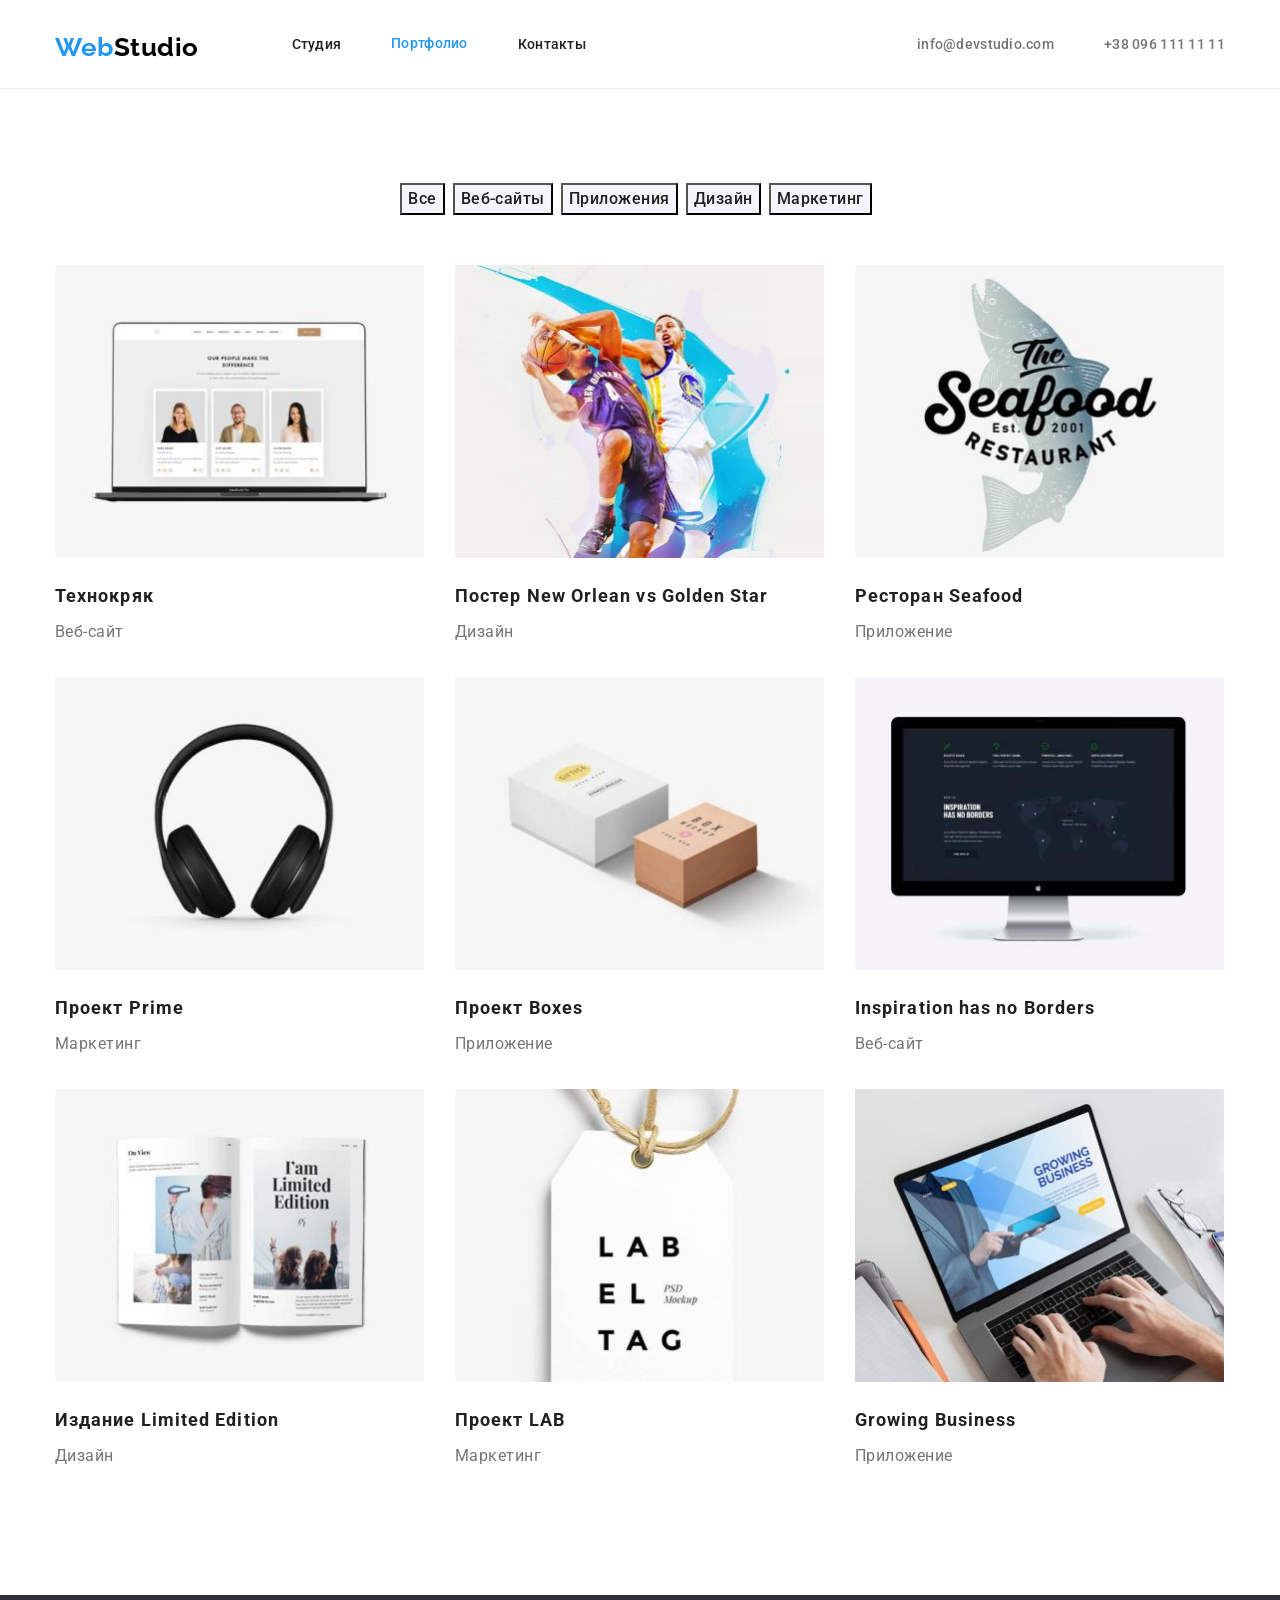
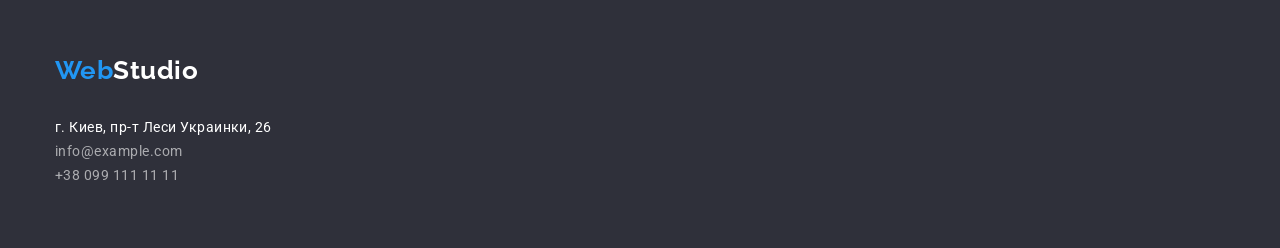
==== commit 75980f3f: "Edid-hw3" ====
--- a/portfolio.html
+++ b/portfolio.html
@@ -18,13 +18,13 @@
 
 <body>
     <!--Верхняя линия-->
-    <header>
+    <header class="header-border">
         <div class="container flex-header">
             <nav class="header-nav flex-header">
                 <a href="" class="href logo"><span class="web-logo">Web</span><span class="studio-logo">Studio</span> </a>
                 <ul class="list list-nav">
                     <li class="nav-list"><a href="./index.html" class="link href">Студия</a></li>
-                    <li class="nav-list"><a href="./portfolio.html" class="link href current">Портфолио</a></li>
+                    <li class="nav-list"><a href="./portfolio.html" class="link current href">Портфолио</a></li>
                     <li class="nav-list"><a href="" class="link href">Контакты</a></li>
                 </ul>
             </nav>
@@ -36,7 +36,7 @@
     </header>
     <main>
         <!--Фильтр  -->
-        <div class="container">
+        <div class="container container-pdg">
         <ul class="list flex-filtr">
             <li class="filtr-element"><button type="button" class="btn-portfolio">Все</button></li>
             <li class="filtr-element"><button type="button" class="btn-portfolio">Веб-сайты</button></li>
@@ -44,10 +44,12 @@
             <li class="filtr-element"><button type="button" class="btn-portfolio">Дизайн</button></li>
             <li class="filtr-element"><button type="button" class="btn-portfolio">Маркетинг</button></li>
         </ul>
-        </div>
+       
+        
+        
+        
         
         <section>
-            <div class="container">
             <h1 class="is-hidden">Заголовок</h1>
             <ul class="flex-portfolio">
                 <li class="list prtf-element">
@@ -96,16 +98,15 @@
                     <p class="portfolio-text">Приложение</p>
                 </li>
             </ul>
-        </div>
+        
         </section>
-        
+    </div>
 
     </main>
         <!--Подвал-->
 <footer class="footer">
     <div class="container">
-        <a href="" class="href logo-footer"><span class="web-logo">Web</span><span class="studio-footer">Studio</span>
-        </a>
+        <a href="" class="logo-footer"><span class="web-logo">Web</span><span class="studio-footer">Studio</span> </a>
         <address class="footer-adres">
             <p class="footer-paragraph">г. Киев, пр-т Леси Украинки, 26</p>
             <ul class="footer-contacts list">
--- a/css/styles.css
+++ b/css/styles.css
@@ -15,7 +15,7 @@
 .list {
     list-style: none;
     padding: 0;
-    margin: 0;
+    
 }
 .href {
     display: block;
@@ -24,7 +24,7 @@
     padding-top:32px;
      
 }
-ul {
+ul,h2,h3,p {
     margin: 0;
     padding: 0;
 }
@@ -60,7 +60,7 @@
 
 /* Верхняя линия */
 .header-border {
-    border: 1px solid #ECECEC;
+    border-bottom: 1px solid #ECECEC;
 }
 .header-nav {
     background-color:#FFFFFF;
@@ -83,17 +83,18 @@
 
     padding-top: 32px;
     padding-bottom: 25px;
+    margin-right: 93px;
 }
 
 .logo-footer {
     display: block;
-    padding-top:60px;
-
+    margin-bottom: 30px;
     font-family: Raleway,
     sans-serif;
     font-weight: 700;
     font-size: 26px;
     line-height:1.20;
+    text-decoration: none;
        
 }
 
@@ -104,22 +105,21 @@
 .list-nav {
     display: flex;
 }
-.list-nav .nav-list {
-    
-}
 
 .list-nav .nav-list {
     margin-left: 50px;
 }
-.list-nav .nav-list:first-child {
-    margin-left: 93px;
-}
+.nav-list:first-child {
+margin-left: 0px;
+}
+
 .header-contacts {
     display: flex;
 }
 .header-contacts .nav-list:first-child {
-margin-left: 331px;
+margin-left:0;
 margin-right: 50px;
+margin-left:331px ;
 } 
 
 .flex-header  {
@@ -137,8 +137,8 @@
 .feature-element {
     width: 270px;
     margin-right: 30px;
-    margin-bottom: 94px;
-}
+}
+
 .feature-element:last-child {
     margin-right: 0;
 } 
@@ -150,7 +150,6 @@
 }
 
 .work-item {
-    width: 370;
     margin-right: 30px;
 }
 
@@ -167,7 +166,6 @@
 .developers {
     width: 270px;
     margin-right: 30px;
-    padding-bottom: 94px;
 }
 
 .developers:last-child {
@@ -212,10 +210,11 @@
 
 .hero {
     background-color: var(--bcg-color);
-    height: 600px;
+    padding-top: 200px;
+    padding-bottom: 200px;
      }
 .hero-text {
-    padding-top: 200px;
+    /* padding-top: 200px; */
     padding-bottom: 0;
     color:var(--section-text-color);
     font-weight: 900;
@@ -263,13 +262,15 @@
 
 
 /* Особенности */
+.section {
+    padding-top: 94px;
+}
 .section h3 {
     color: var(--title-text-color);
     font-weight: 700;
     font-size: 14px;
     line-height:1.14;
     text-transform: uppercase;
-    padding-top: 94px;
     padding-bottom: 0;
     margin: 0;
 }
@@ -283,6 +284,9 @@
 } 
 
 /* Чем мы занимаемся */
+.section-work {
+    padding-top: 94px;
+}
 .section-work h2 {
     color: var(--title-text-color);
     font-weight: 700;
@@ -290,17 +294,15 @@
     line-height:1.16;
     text-align: center;
 
-    margin : 0;
-    padding-top: 94px;
-}
-
-.we-work {
-    margin-top:50px ;
-}
+    margin-bottom: 50px;
+}
+
 
 /* Наша команда */
 .section-developers {
     background-color:var(--background-fon-color) ;
+    padding-top: 94px;
+    padding-bottom:94px;
 }
 .developers-team {
     color: var(--title-text-color);
@@ -318,36 +320,35 @@
     line-height:1.16;
     text-align: center;
 
-    margin: 0;
-    padding-top: 188px;
-}
-.developers > h3 {
+    margin-bottom: 50px;
+    
+}
+.team-pdg > h3 {
     color: var(--title-text-color);
     font-weight: 500;
     font-size: 16px;
     line-height: 1.18;
-    margin-top: 30px;
-    margin-bottom: 0;
+    margin-bottom: 10px;
     text-align: center;
 }
 
 .developers p {
     font-weight: 400;
     font-size: 16px;
-    line-height:1.18px;
-    margin-top: 10px;
-    margin-bottom: 0;
-    text-align: center;
-    padding-bottom:20px ;
-}
-.developers img {
-    margin-top: 50px;
-    margin-bottom:0;
+    line-height:1.18;
+    margin-bottom: 0;
+    text-align: center;
+}
+.team-pdg {
+    padding-top: 30px;
+    padding-bottom: 30px;
 }
 
 /* Подвал */
 .footer {
     background-color:var(--bcg-color);
+    padding-top: 60px;
+    padding-bottom: 60px;
 
 
 }
@@ -357,7 +358,6 @@
     font-weight: 400;
     font-size: 14px;
     line-height:1.71;
-    margin-top: 20px;
     margin-bottom: 0;
 }
 
@@ -369,6 +369,8 @@
     line-height:1.71;
     margin-top: 9px;
     margin-bottom:0;
+    text-decoration: none;
+
 }
 
 .footer-contacts a:hover,
@@ -380,9 +382,6 @@
     font-style: normal;
 }
 
-.footer-adres {
-    padding-bottom:60px ;
-}
 
 /* Portfolio-css */
 /* Фильтр */
@@ -402,7 +401,6 @@
     letter-spacing: 0.03em;
     cursor: pointer;
 
-    margin-top: 94px;
     margin-bottom: 0;
 }
 .btn-portfolio:hover,
@@ -446,12 +444,19 @@
     display: flex;
     flex-wrap: wrap;
     justify-content: center;
-    padding-bottom: 34px;
-    
+    padding-bottom: 50px;
+}
+
+.container-pdg {
+    padding-top: 94px;
+    padding-bottom: 94px;
 }
 .filtr-element {
     margin-right: 8px;
-    margin-bottom: 34px;
+
+}
+.filter-pdg {
+    padding-bottom: ;
 }
 
 
@@ -459,12 +464,9 @@
     width: 370px;
     margin-right: 30px;
     margin-bottom: 30px;
-    border-right: 1px solid #EEEEEE;
-    border-bottom: 1px solid #EEEEEE;
-    border-left: 1px solid #EEEEEE;    
-    
-    
-}
+            
+}
+
 .flex-portfolio {
     display: flex;
     flex-wrap: wrap;
@@ -474,9 +476,3 @@
 .prtf-element:nth-child(3n) {
     margin-right:0;
 }
-
-.prtf-element:nth-last-child(-n+3) {
-    margin-bottom: 94px;
-}
-
-
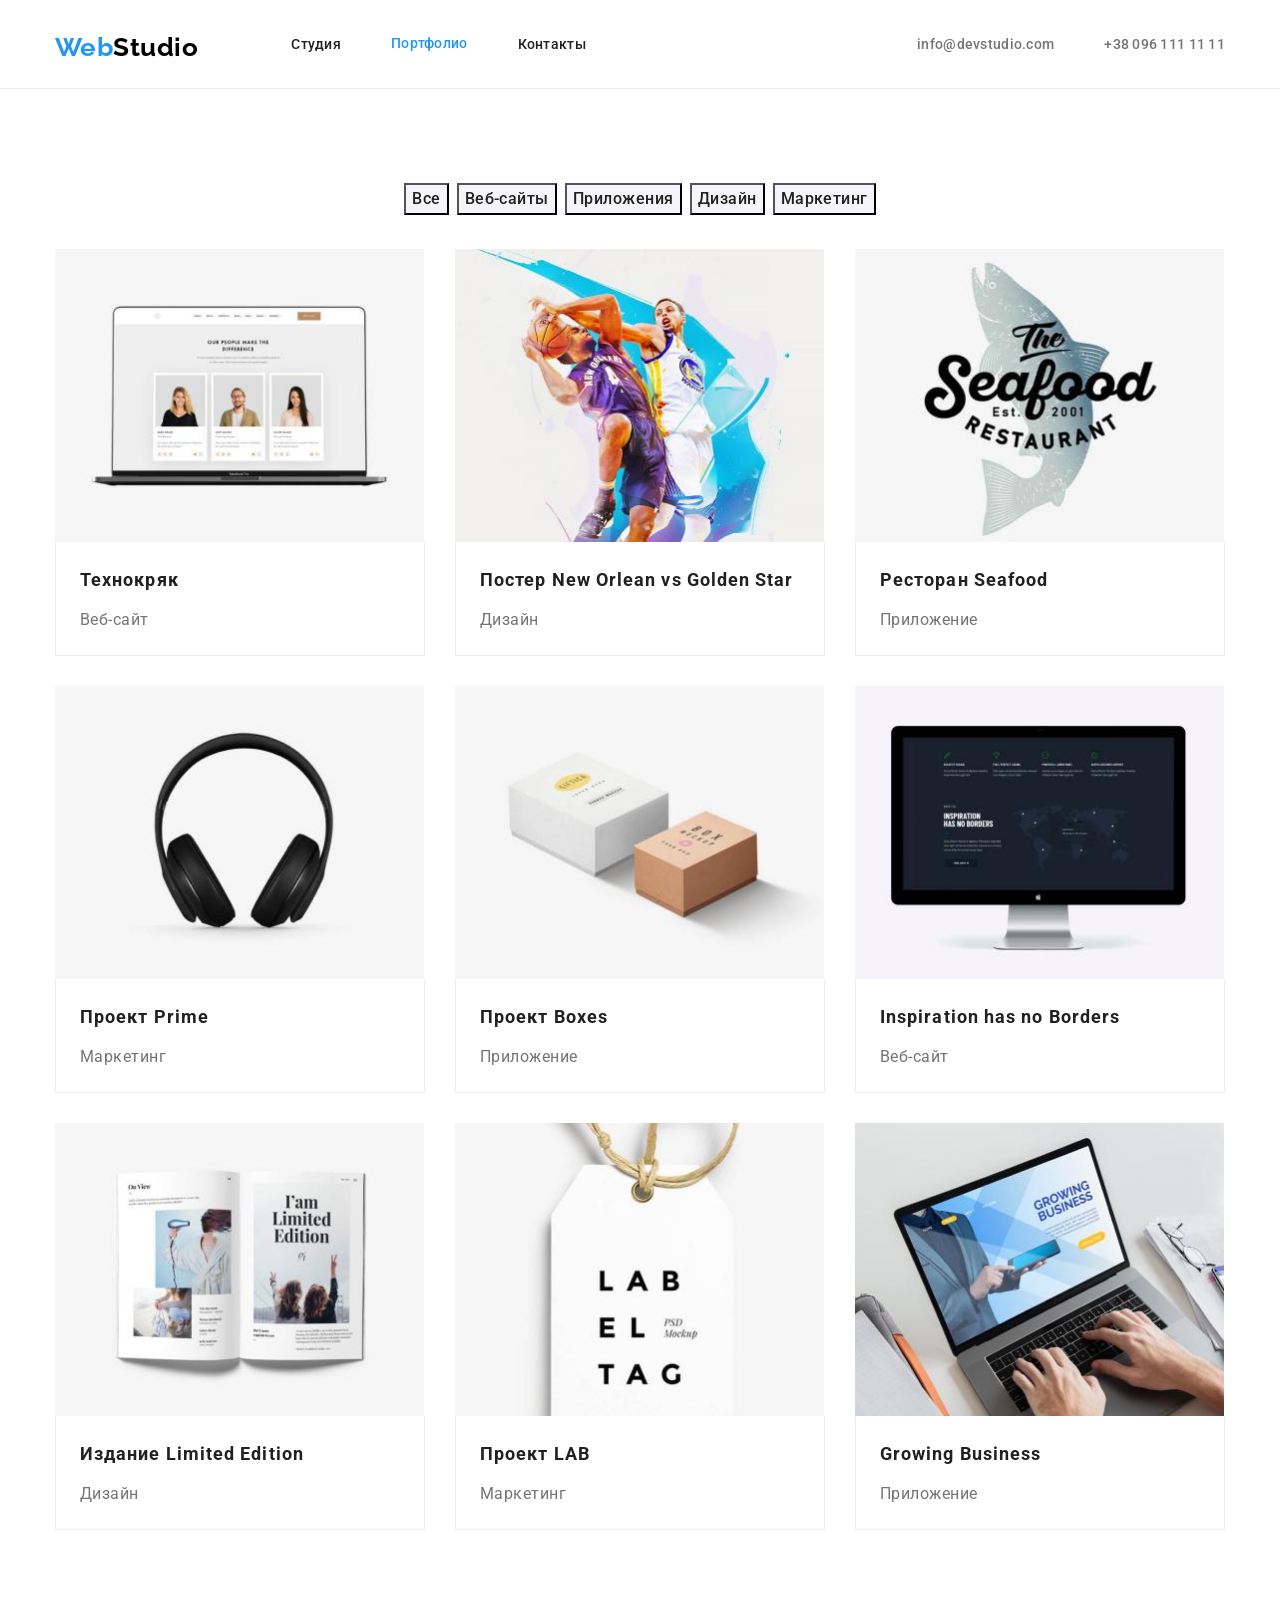
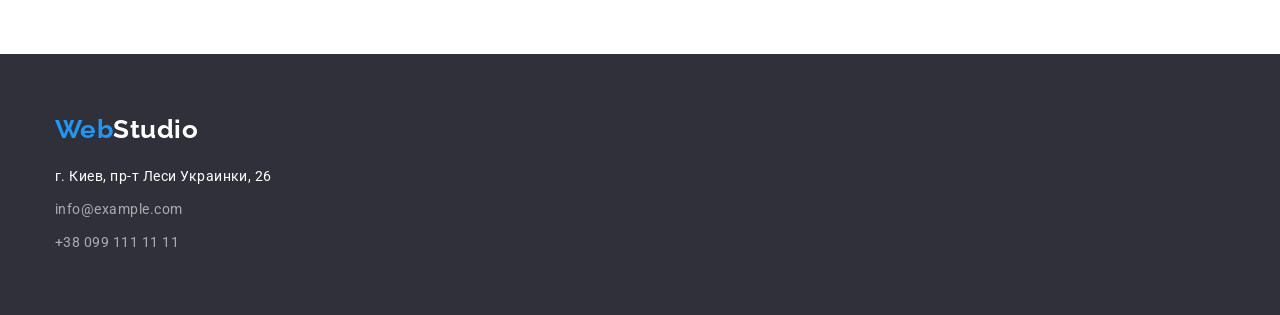
==== commit 64bc845a: "Edit-hw3" ====
--- a/portfolio.html
+++ b/portfolio.html
@@ -36,7 +36,8 @@
     </header>
     <main>
         <!--Фильтр  -->
-        <div class="container container-pdg">
+        <section class="container-pdg">
+        <div class="container">
         <ul class="list flex-filtr">
             <li class="filtr-element"><button type="button" class="btn-portfolio">Все</button></li>
             <li class="filtr-element"><button type="button" class="btn-portfolio">Веб-сайты</button></li>
@@ -44,63 +45,90 @@
             <li class="filtr-element"><button type="button" class="btn-portfolio">Дизайн</button></li>
             <li class="filtr-element"><button type="button" class="btn-portfolio">Маркетинг</button></li>
         </ul>
-       
         
-        
-        
-        
-        <section>
-            <h1 class="is-hidden">Заголовок</h1>
-            <ul class="flex-portfolio">
+                <ul class="flex-portfolio">
                 <li class="list prtf-element">
                     <img class="portfolio-img" src="./images/portfolio/project1.jpg" alt="photo project" width="369">
+                    <div class="portfolio-pdg">
                     <h2 class="portfolio">Технокряк</h2>
                     <p class="portfolio-text">Веб-сайт</p>
+                </div>
+                    
+                    
                 </li>
                 <li class="list prtf-element">
                     <img class="portfolio-img" src="./images/portfolio/project2.jpg" alt="photo project" width="369">
-                    <h2 class="portfolio">Постер New Orlean vs Golden Star</h2>
-                    <p class="portfolio-text">Дизайн</p>
+                    <div class="portfolio-pdg">
+                        <h2 class="portfolio">Постер New Orlean vs Golden Star</h2>
+                        <p class="portfolio-text">Дизайн</p>
+                    </div>
+
+                    
                 </li>
                 <li class="list prtf-element">
                     <img class="portfolio-img" src="./images/portfolio/project3.jpg" alt="photo project" width="369">
+                    <div class="portfolio-pdg">
                     <h2 class="portfolio">Ресторан Seafood</h2>
                     <p class="portfolio-text">Приложение</p>
+                </div>
+
+                    
                 </li>
                 <li class="list prtf-element">
                     <img class="portfolio-img" src="./images/portfolio/project4.jpg" alt="photo project" width="369">
+                    <div class="portfolio-pdg">
                     <h2 class="portfolio">Проект Prime</h2>
                     <p class="portfolio-text">Маркетинг</p>
+                </div>
+
+                    
                 </li>
                 <li class="list prtf-element">
                     <img class="portfolio-img" src="./images/portfolio/project5.jpg" alt="photo project" width="369">
+                    <div class="portfolio-pdg">
                     <h2 class="portfolio">Проект Boxes</h2>
                     <p class="portfolio-text">Приложение</p>
+                </div>
+
+                    
                 </li>
                 <li class="list prtf-element">
                     <img class="portfolio-img" src="./images/portfolio/project6.jpg" alt="photo project" width="369">
+                    <div class="portfolio-pdg">
                     <h2 class="portfolio">Inspiration has no Borders</h2>
                     <p class="portfolio-text">Веб-сайт</p>
+                </div>
+
+                    
                </li>
                 <li class="list prtf-element">
                     <img class="portfolio-img" src="./images/portfolio/project7.jpg" alt="photo project" width="369">
+                    <div class="portfolio-pdg">
                     <h2 class="portfolio">Издание Limited Edition</h2>
                     <p class="portfolio-text">Дизайн</p>
+                </div>
+
+                    
                 </li>
                 <li class="list prtf-element">
                     <img class="portfolio-img" src="./images/portfolio/project8.jpg" alt="photo project" width="369">
+                    <div class="portfolio-pdg">
                     <h2 class="portfolio">Проект LAB</h2>
                     <p class="portfolio-text">Маркетинг</p>
+                </div>
+
+                    
                 </li>
                 <li class="list prtf-element">
                     <img class="portfolio-img" src="./images/portfolio/project9.jpg" alt="photo project" width="369">
-                    <h2 class="portfolio">Growing Business</h2>
+                    <div class="portfolio-pdg"><h2 class="portfolio">Growing Business</h2>
                     <p class="portfolio-text">Приложение</p>
+                </div>
                 </li>
             </ul>
-        
+        </div>
         </section>
-    </div>
+    
 
     </main>
         <!--Подвал-->
--- a/css/styles.css
+++ b/css/styles.css
@@ -88,7 +88,7 @@
 
 .logo-footer {
     display: block;
-    margin-bottom: 30px;
+    margin-bottom: 20px;
     font-family: Raleway,
     sans-serif;
     font-weight: 700;
@@ -115,17 +115,16 @@
 
 .header-contacts {
     display: flex;
+    margin-left: auto;
 }
 .header-contacts .nav-list:first-child {
 margin-left:0;
 margin-right: 50px;
-margin-left:331px ;
 } 
 
 .flex-header  {
     display: flex;
     align-items: center;
-    justify-content: center;
 }
 
 /* FlexBox-team */
@@ -272,7 +271,7 @@
     line-height:1.14;
     text-transform: uppercase;
     padding-bottom: 0;
-    margin: 0;
+    margin-bottom: 10px;
 }
 
 .section p {
@@ -286,6 +285,7 @@
 /* Чем мы занимаемся */
 .section-work {
     padding-top: 94px;
+    padding-bottom: 94px;
 }
 .section-work h2 {
     color: var(--title-text-color);
@@ -358,7 +358,7 @@
     font-weight: 400;
     font-size: 14px;
     line-height:1.71;
-    margin-bottom: 0;
+    margin-bottom: 9px;
 }
 
 
@@ -376,6 +376,10 @@
 .footer-contacts a:hover,
 .footer-contacts a:focus {
     color:var(--section-text-color);
+}
+
+.footer-contacts > li:first-child {
+    margin-bottom: 9px;
 }
 
 address {
@@ -415,8 +419,7 @@
     font-size: 18px;
     line-height:2;
     letter-spacing: 0.06em;
-    margin-top: 20px;
-    margin-bottom: 0;
+    margin-bottom: 8px;
 }
 .portfolio-text {
     color: var(--primory-text-color);
@@ -432,6 +435,14 @@
     margin-bottom: 0;
 }
 
+.portfolio-pdg {
+    padding: 20px 24px;
+    border-right: 1px solid #EEEEEE;
+    border-bottom: 1px solid #EEEEEE ;
+    border-left: 1px solid #EEEEEE;
+
+}
+
 
 .qwerty {
     color: var(--accent-color);
@@ -444,7 +455,7 @@
     display: flex;
     flex-wrap: wrap;
     justify-content: center;
-    padding-bottom: 50px;
+    margin-bottom: 34px;
 }
 
 .container-pdg {
@@ -454,6 +465,9 @@
 .filtr-element {
     margin-right: 8px;
 
+}
+.filtr-element:last-child {
+    margin-right: 0px;
 }
 .filter-pdg {
     padding-bottom: ;
